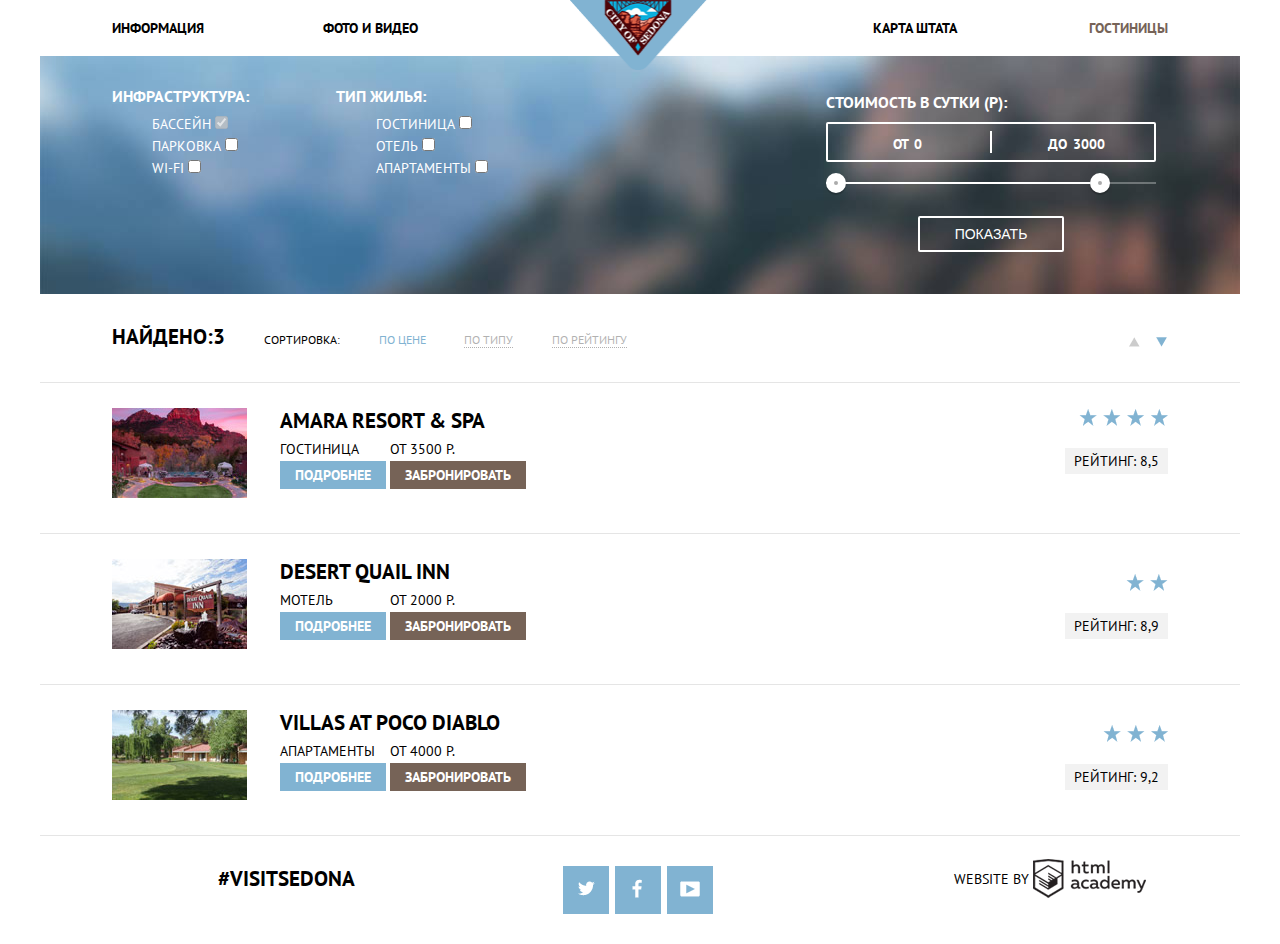
==== hotels.html @ 45095a9b "черновой вариант окончательной работы" ====
<!DOCTYPE html>
<html lang="ru">
  <head>
    <link href="https://fonts.googleapis.com/css?family=PT+Sans:400,700&amp;subset=cyrillic" rel="stylesheet">
    <link href="css/normalize.css" rel="stylesheet">
    <link href="css/style.css" rel="stylesheet">
    <meta charset="utf-8">
    <title>HTML Academy: Седона</title>
  </head>
  <body>
    <div class="container">
      <header class="main-header">
        <a class="logo" href="index.html"><img  src="img/small-logo.png" width="137" height="70" alt="Логотип Седоны"></a>
        <nav class="main-navigation">
          <ul class="clearfix">
            <li><a href="#">Информация</a></li>
            <li><a href="#">Фото и видео</a></li>
            <li class="active"><a href="#">Гостиницы</a></li>
            <li><a href="#">Карта штата</a></li>
          </ul>
        </nav>
      </header>
    <main>
        <form class="hotel-choice">
            <div class="clearfix">
              <fieldset class="structure">
                <legend>Инфраструктура:</legend>
                <label for="pool">Бассейн</label>
                <input id="pool" type="checkbox" name="pool" value="pool" disabled checked>
                <label for="parking">Парковка</label>
                <input id="parking" type="checkbox" name="parking" value="parking" >
                <label for="wi-fi">WI-FI</label>
                <input id="wi-fi" type="checkbox" name="wi-fi" value="wi-fi">
              </fieldset>
              <fieldset class="house-type">
                <legend>Тип жилья:</legend>
                <label for="hostel">Гостиница</label>
                <input id="hostel" type="checkbox" name="hostel" value="hostel">
                <label for="hotel">Отель</label>
                <input id="hotel" type="checkbox" name="hotel" value="hotel">
                <label for="apartments">Апартаменты</label>
                <input id="apartments" type="checkbox" name="apartments" value="apartments">
              </fieldset>
              <fieldset class="price">
                <div class="filter-range">
                  <div class="filter-range-title">Стоимость в сутки (р):</div>
                    <div class="price-controls">
                      <label class="min-price">от <input type="text" name="min-price" value="0"></label>
                      <label class="max-price">до <input type="text" name="max-price" value="3000"></label>
                    </div>
                    <div class="range-controls">
                      <div class="scale">
                        <div class="bar"></div>
                      </div>
                      <div class="range-toggle range-toggle-min"></div>
                      <div class="range-toggle range-toggle-max"></div>
                    </div>
                    <button class="btn-transparent" type="submit">Показать</button>
                  </div>
                </fieldset>
              </div>
        </form>
        <header class="result-header clearfix">
          <div class="result-header-left">
            <b>Найдено:<output>3</output></b>
            <span>Сортировка:</span>
            <a href="#" class="btn-sort active">По цене</button>
            <a href="#" class="btn-sort">По типу</a>
            <a href="#" class="btn-sort">По рейтингу</a>
          </div>
          <div class="result-header-right">
            <button class="btn-sort-down-up" type="button">up</button>
            <button class="btn-sort-up-down btn-sort-up-down-active" type="button">down</button>
          </div>
        </header>
        <article class="result-item clearfix">
            <img class="img" src="img/hotel-1.jpg"  height="90" width="135" alt="Amara Resort & Spa">
            <div class="info">
              <a class="hotel" href="#">Amara Resort & Spa</a><br>
              <div class="info-left">
                <span> Гостиница</span>
                <a  class="more" href="#">Подробнее</a>
              </div>
              <span class="price-res">от 3500 р.</span>
              <a class="reservations" href="#">Забронировать</a>
            </div>
          <div class="result-item-right">
            <pn class="stars4"></p>
            <span>Рейтинг: 8,5</span>
          </div>
        </article>
        <article class="result-item clearfix">
            <img class="img" src="img/hotel-2.jpg"  height="90" width="135" alt="Desert quail inn">
            <div class="info">
              <a class="hotel" href="#">Desert quail inn</a><br>
              <div class="info-left">
                <span> Мотель</span>
                <a  class="more" href="#">Подробнее</a>
              </div>
              <span>от 2000 р.</span>
              <a class="reservations" href="#">Забронировать</a>
          </div>
          <div class="result-item-right">
            <p class="stars2"></p>
            <span >Рейтинг: 8,9</span>
          </div>
        </article>
        <article class="result-item clearfix">
            <img class ="img" src="img/hotel-3.jpg"  height="90" width="135" alt="Villas at poco diablo">
            <div class="info">
              <a class="hotel" href="#">Villas at poco diablo</a><br>
              <div class="info-left">
                <span> Апартаменты</span>
                <a  class="more" href="#">Подробнее</a>
              </div>
              <span>от 4000 р.</span>
              <a class="reservations" href="#">Забронировать</a>
            </div>
          <div class="result-item-right">
              <p class="stars3"></p>
              <span>Рейтинг: 9,2</span>
          </div>
        </article>
    </main>
    <footer class="main-footer clearfix">
        <div class="hashtag">
          #VisitSedona
        </div>
        <section class="footer-social">
          <a class="social-btn social-btn-twitter" href="#">twitter</a>
          <a class="social-btn social-btn-fb" href="#">facebook</a>
          <a class="social-btn social-btn-youtube" href="#">youtube</a>
        </section>
        <section class="footer-copyright">
          <span>Website by</span>
          <a class="copyright" href="https://htmlacademy.ru">HTML Academy</a>
        </section>
    </footer>
  </div>
  </body>
  </html>
---- css/style.css ----
/*спрайты*/

.sprite {
    background-image: url(spritesheet.png);
    background-repeat: no-repeat;
    display: block;
}
body{
  font-size: 14px;
  line-height: 26px;
  font-weight: 400;
  font-family: "PT Sans", sans-serif;
  text-transform: uppercase;
  background: white;
}

h1{
  font-size: 21px;
  line-height: 26px;
  color: black;
  font-weight: bold;

}

.main-header {
    position: relative;
}

.container{
  width: 1200px;
  margin: 0 auto;
}

.clearfix::after {
  content: "";
  display: table;
  clear: both;
}

/*верхнее меню*/
.main-navigation ul{
  vertical-align: top;
  margin: 0px;
  padding: 0px;
  list-style: none;
  font-size: 0px;
  text-align: center;
  padding-left: 6%;
  padding-right: 6%;
}

.main-navigation li{
  display: inline-block;
  font-size: 14px;
  line-height: 26px;
  font-weight: bold;
  padding-top: 15px;
  padding-bottom: 15px;
  width: 20%;
}

.main-navigation li:nth-child(1),
.main-navigation li:nth-child(2) {
  float: left;
}

.main-navigation li:nth-child(3),
.main-navigation li:nth-child(4) {
  float: right;
}

.main-navigation a{
  text-decoration: none;
  display: block;
  color: black;
  text-align: left;
}

.main-navigation li:nth-child(3) a,
.main-navigation li:nth-child(4) a{
  text-align: right;
}

.main-header .logo{
  position:absolute;
  left: 50%;
  margin-left: -70px;
  z-index: 10;
}

.main-navigation a:hover{
  color: #81b3d2;
}

.main-navigation a:active{
  color: #b7b7b7;
}

.active a{
  color: #766357;
}

.active a:hover{
  color: #604e43;
}
.active a:active{
color: #766357;
opacity: 0.3;
}

/*картинка + главный тезис*/

.why-sedona h1, .why-sedona p{
  padding: 0 340px;
  text-align: center;
}
.why-sedona h1{
  margin-top: 60px;
}
.why-sedona p{
  margin-top: 40px;
}

/*причины*/
.reason-1{
  margin-top: 55px;
}

.reason-1 .reason{
  float:left;
  background-color: #81b3d2;
  width: 34%;
  min-height: 256px;
  text-align: center;
  color: white;

}
.reason h2, .reason p, .reason span{
padding-left: 53px;
padding-right: 53px;
}
.reason h2{
  padding-top: 50px;
}

.reason-1 .picture-right{
  float:right;
  width: 66%;
}

.features{
  text-align: center;
}
.features .reason{
  float:left;
  width: 33%;

}
.live, .food, .present{
margin-top: 100px;
  display: inline-block;
  vertical-align: top;
  position: relative;
}

.live::before, .food::before, .present::before{
  content: "";
  display: block;
  position: absolute;
  bottom: 80%;
  background-image: url("../img/sprite.png");
  background-repeat: no-repeat;}

.live::before{
  width: 75px;
  height: 72px;
  background-position: -13px -1067px;
}

.food::before{
  left: 25%;
  width: 74px;
  height: 70px;
  background-position: -12px -12px;
}
.present::before{
  left: 35%;
  width: 64px;
  height: 76px;
  background-position: -12px -1163px;
}

.reason-2{
  background: #eeeeee;
  margin-top:80px;
}
.reason-2 .picture-left{
  float:left;
  width: 66%
}

.reason-2 .reason{
  float:right;
  background-color: #81b3d2;
  width: 34%;
  min-height: 256px;
  text-align: center;
  color: white;
}
.grey-reasons{
  background: #eeeeee;
  padding-bottom: 60px;
}
.grey-reasons h2, .grey-reasons p, .grey-reasons span{
padding-left: 60px;
padding-right: 60px;
}


/*форма поиска*/

.choice h3, .choice p{
  padding-left: 370px;
  padding-right:370px;
  text-align: center;
}
.choice h3{
font-size: 30px;
line-height: 26px;
font-weight: bold;
}
.btn-choice{
  background-color: #766357;
  padding:35px 139px 33px 139px;
  border: none;
  color: white;
  font-size: 21px;
  line-height: 26px;
  font-weight: 700;
  text-transform: uppercase;
  font-family: "PT Sans";
  margin-left:316px;
}

.map{
  /*display: block;*/
  background-image:url("../img/map.png");
  /*margin-bottom: -150px;*/

}
.form-choice {
  font-size: 0;
  padding: 55px;
  background-color: white;
  width: 460px;
  min-height: 285px;
  margin-left: auto;
  margin-right: auto;
  margin-bottom: 78px;
}
.form-choice input,.form-choice label{
  font-size: 14px;
  font-weight: 700;
  line-height: 26px;
  text-transform: uppercase;
}
.point{
  position: relative;
}
.date-in, .date-out, .adult{
  float: left;
  min-height: 40px;
  line-height: 40px;
  width: 95px;
  margin-right: 15px;
  padding-top: 5px;
}

.children{
  float: left;
  min-height: 40px;
  line-height: 40px;
  width: 50px;
  margin-right: 14px;
  margin-left: 53px;
  padding-top: 5px;
}

.date-in-input, .date-out-input{
  background-color: #f2f2f2;
  width: 330px;
  height: 38px;
  border: none;
  padding-left: 15px;
}

.btn-date{
  position: absolute;
  background:  url("../img/sprite.png") no-repeat;
  width: 21px;
  height: 22px;
  background-position: -12px -106px;
  border: none;
  margin-left: -28px;
  margin-top: 8px;
}
.btn-date:hover{
  width: 21px;
  height: 22px;
  background-position: -12px -198px;
}

.btn-date:active{
  width: 21px;
  height: 22px;
  background-position: -12px -152px;
}
.mini-input{
  background-color: #f2f2f2;
  border: none;
  float: left;
  min-height: 36px;
  width: 25px;
  padding-left: 13px;
}
.btn-minus{
  background:  #f2f2f2 url("../img/sprite.png") no-repeat;
  width: 12px;
  height: 3px;
  background-position: 1px -604px;
  border: none;
  width: 38px;
  height: 38px;
  float: left;
}
.btn-minus:hover{
  background:  #f2f2f2 url("../img/sprite.png") no-repeat;
  width: 12px;
  height: 3px;
  background-position: 1px -658px;
  border: none;
  width: 38px;
  height: 38px;
  float: left;
}
.btn-minus:active{
  background:  #f2f2f2 url("../img/sprite.png") no-repeat;
  width: 12px;
  height: 3px;
  background-position: 1px -631px;
  border: none;
  width: 38px;
  height: 38px;
  float: left;
}


.btn-plus{
  background:  #f2f2f2 url("../img/sprite.png") no-repeat;
  width: 11px;
  height: 11px;
  background-position: 1px -688px;
  border: none;
  width: 38px;
  height: 38px;
  float: left;
}
.btn-plus:hover{
  background:  #f2f2f2 url("../img/sprite.png") no-repeat;
  width: 11px;
  height: 11px;
  background-position: 1px -758px;
  border: none;
  width: 38px;
  height: 38px;
  float: left;
}
.btn-plus:active{
  background:  #f2f2f2 url("../img/sprite.png") no-repeat;
  width: 11px;
  height: 11px;
  background-position: 1px -723px;
  border: none;
  width: 38px;
  height: 38px;
  float: left;
}

.btn-search{
color: white;
font-family: "PT Sans";
font-size: 21px;
font-weight: 700;
line-height: 26px;
text-transform: uppercase;
background-color: #81b3d2;
padding: 17px 194px 22px 193px;
border: none;
margin-top:55px;
}

.date-in-input:hover, .date-out-input:hover, .mini-input:hover{
  background-color: #ebebeb;
}

.date-in-input:active, .date-out-input:active, .mini-input:active{
  background-color: white;
  border: 2px solid #e5e5e5;
}

.btn-search:hover{
  background-color: #669ec0;
}

.btn-search:active{
    color: #87b5d1;
    background-color: #5496bd;
}

/*футер*/
footer{
  padding: 30px 6%;
  text-align: center;
  background-color: rgba(256,256,256,0.5);

}

.hashtag{
  font-size: 21px;
  line-height: 26px;
  color: black;
  font-weight: bold;
  float:left;
  width: 33%;
}
.footer-social{
  float:left;
  width: 33%;
  font-size: 0;
}

.social-btn {
  display: inline-block;
  vertical-align: top;
  margin-left: 6px;
  width: 46px;
  height: 48px;
  background-color: #81b3d2;
  background-image: url("../img/sprite.png");
}
.social-btn:hover{
  background-color: #669ec0;
}
.social-btn-twitter{
  background-position: 3px -792px;
}

.social-btn-twitter:active{
  background-image: url("../img/sprite.png");
  background-color: #5496be;
  background-position: 3px -831px;
}

.social-btn-fb{
    background-position: 5px -333px;
}

.social-btn-fb:active{
  background-image: url("../img/sprite.png");
  background-color: #5496be;
  background-position: 5px -376px;
}

.social-btn-youtube{
    background-position: 1px -972px;;
}

.social-btn-youtube:active{
  background-image: url("../img/sprite.png");
  background-color: #5496be;
  background-position: 1px -1012px;
}

.footer-copyright{
  float:right;
  width: 33%;
}
.copyright {
  display: inline-block;
  vertical-align: top;
  font-size: 0;
  position: relative;
}

.copyright::before{
  content:"";
  position: absolute;
  top: -25%;
  background-image: url("../img/sprite.png");
  background-repeat: no-repeat;
  width: 113px;
  height: 39px;
  background-position: -12px -432px;
}
.copyright:hover::before{
  width: 113px;
  height: 39px;
  background-position: -12px -558px;
}

.copyright:active::before{
  width: 113px;
  height: 39px;
  background-position: -12px -495px;
}

/*вторая страница*/

/*форма выбора*/
.hotel-choice{
  background-image: url("../img/hotels-form.jpg");
  color: white;
  font-family: "PT Sans";
  font-size: 16px;
  font-weight: 700;
  line-height: 21px;
  text-transform: uppercase;
  padding:0 6%;
}
fieldset{
  margin-top: 30px;
  margin-bottom:30px;
  border: none;
  margin-left: -10px;
}

.structure>label, .house-type>label{
  font-size: 14px;
  font-weight: 400;
  line-height: 21px;

}

.structure{
  float:left;
  width:120px;
  position: relative;
}
.structure label{
  padding-left: 40px;
}
/*fieldset input {
  opacity: 0.5;
}
fieldset input + label::after{
  content: "";
  position: absolute;
  left: 0;
  top: 0;
}
fieldset input:checked + label::after {
  content: url("../img/icon-check-on.png");
}
fieldset input:disabled:checked + label::after {
  content: url("../img/icon-check-off.png");
}*/
.house-type{
  width: 170px;
  margin-left: 65px;
  float:left;
}
.house-type label{
  padding-left: 40px;
}

.price{
  float:right;
}
.filter-range {
  width: 330px;
  color: #ffffff;
  text-transform: uppercase;
}

.filter-range-title {
  margin-bottom: 9px;
  font-weight: 600;
  font-size: 16px;
  line-height: 21px;
}

.price-controls {
  position: relative;
  height: 36px;
  margin-bottom: 20px;
  font-size: 0;
  border: 2px solid #ffffff;
  border-radius: 2px;
}

.price-controls::after {
  content: "";
  position: absolute;
  top: 50%;
  left: 50%;
  width: 2px;
  height: 22px;
  background: #ffffff;
  transform: translate(-50%, -50%);
}

.price-controls label {
  display: inline-block;
  font-size: 14px;
  line-height: 38px;
  vertical-align: top;
  cursor: pointer;
}

.price-controls .min-price,
.price-controls .max-price {
  width: 90px;
  padding-left: 65px;
}

.price-controls input {
  width: 50px;
  margin: 0;

  color: inherit;
  font: inherit;

  background: none;
  border: none;
}

.range-controls {
  position: relative;

  margin-bottom: 32px;
}

.range-controls .scale {
  height: 2px;

  background: rgba(255, 255, 255, 0.3);
}

.range-controls .bar {
  width: 80%;
  height: 2px;

  background: #ffffff;
}

.range-toggle {
  position: absolute;
  top: -9px;

  width: 4px;
  height: 4px;

  background: #ababab;
  border: 8px solid #ffffff;
  border-radius: 50%;
  box-shadow: 0 2px 1px 0 rgba(0, 1, 1, 0.2);
  cursor: pointer;
}

.range-toggle:hover {
  background: #1c4f80;
}

.range-toggle-min {
  left: 0;
}

.range-toggle-max {
  left: 80%;
}

.btn-transparent {
  display: block;
  margin: 0 auto;
  padding: 6px 35px;

  font-size: 14px;
  line-height: 20px;
  color: #ffffff;
  text-transform: uppercase;

  background: transparent;
  border: 2px solid #ffffff;
  border-radius: 2px;
  cursor: pointer;
}

.btn-transparent:hover {
  color: #000000;

  background: #ffffff;
}

/*хлебные крошки*/
.result-header{
padding: 30px 6%;
border-bottom: 1px solid #e5e5e5;

}
.result-header-right{
  float:right;
  position: relative;
}


.btn-sort-up-down, .btn-sort-down-up {
  background: transparent;
  border: none;
  display: inline-block;
  /*vertical-align: top;*/
  font-size: 0;
  width: 11px;
  height: 10px;
}

.btn-sort-down-up{
  background-image: url("../img/sprite.png");
  background-repeat: no-repeat;
  width: 11px;
  height: 10px;
  background-position: -11px -885px;
margin-right: 12px;
}
.btn-sort-up-down{
  background-image: url("../img/sprite.png");
  background-repeat: no-repeat;
  width: 11px;
  height: 10px;
  background-position: -12px -278px;
}

.btn-sort-down-up:hover{
  background-position: -11px -953px;
}

.btn-sort-down-up:active{
  background-position: -11px -919px;
}

.btn-sort-up-down:hover{
  background-position: -12px -312px;
}

.btn-sort-up-down:active{
  background-position: -12px -244px;
}

.btn-sort-up-down-active{
  background-position: -12px -244px;
}
.result-header-left{
  float:left;
}
.result-header-left b{
  font-size: 21px;
  line-height: 26px;
  font-weight: bold;
  /*padding-left: 73px;*/
}
.result-header-left .btn-sort, .result-header-left span{
  font-size: 12px;
  line-height: 18px;
  margin-left: 35px;
  text-decoration: none;
}
.result-header-left .btn-sort{
  opacity: 0.3;
  color: black;
  border-bottom: 1px dotted black;

}
.result-header-left .btn-sort:hover{
  color:#81b3d2;
  border-bottom: 1px dotted #81b3d2;
}

.result-header-left .btn-sort:active{
  color:black;
  border-bottom: none;
  opacity: 1;
}

.result-header-left .active{
  color: #81b3d2;
  border: none;
  opacity: 1;
}
/*результат*/
.result-item{
padding-top:25px;
  padding-left: 240px;
  position: relative;
  border-bottom: 1px solid #e5e5e5;
  padding-right: 150px;
  min-height: 125px;

}
.result-item .img{
  padding-top:25px;
  margin-left: 6%;
  position: absolute;
  top:0;
  left: 0;

}

.result-item .info{
  width:250px;
}

.result-item .hotel{
  font-size: 21px;
  line-height: 26px;
  font-weight: bold;
  text-decoration: none;
  color: black;
}
.result-item .hotel:hover{
  color: #81b3d2;
}

.result-item .hotel:active{
  opacity: 0.3;
  color: black;
}
.info .more, .info .reservations{
  padding: 5px 15px;
  color: white;
  text-decoration: none;
  font-size: 14px;
  line-height: 21px;
  font-weight: bold;

}
.info .more{
  background-color: #81b3d2;
}
.info .more:hover{
  background-color: #669ec0;
}
.info .more:active{
  background-color: #5496bd;
  color: #88b6d1;
}
.info .reservations{
  background-color: #766357;
}
.info .reservations:hover{
  background-color: #604e43;
}
.info .reservations:active{
  background-color: #503e33;
  color: #857871;
}
.info .info-left{
  width: 110px;
  float:left;
}

.result-item-right{
  /*float:right;*/
  padding-right: 6%;
  /*background-color: blue;*/
  text-align: right;
  width:9%;
  position: absolute;
  top:25px;
  right:0;

}
.result-item-right span{
   background-color: #f2f2f2;
   padding: 4px 9px;
    }

.stars4::before {
  content: url("../img/stars4.png");
}
.stars3::before {
  content: url("../img/stars3.png");
}
.stars2::before {
  content: url("../img/stars2.png");
}
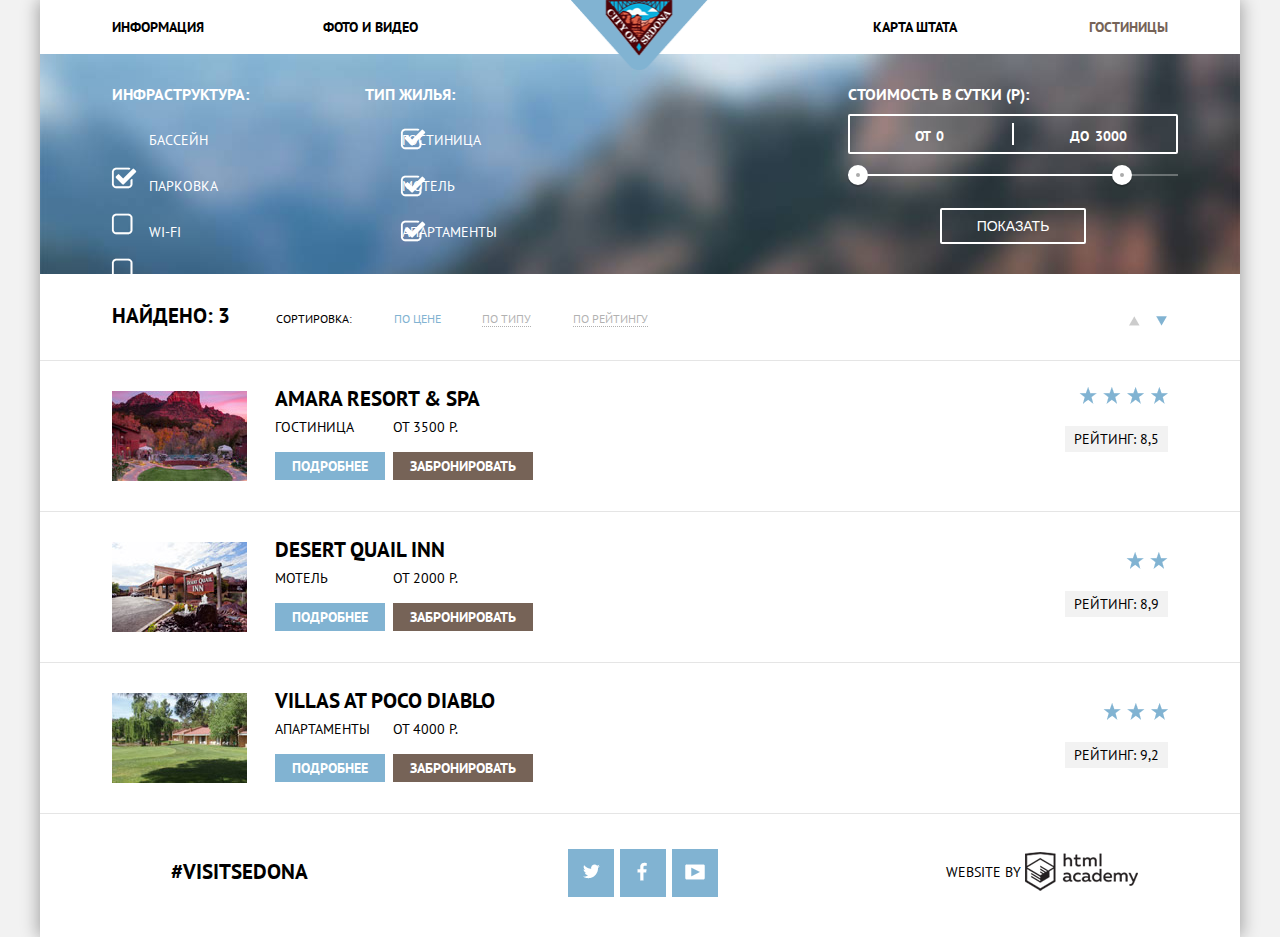
==== commit 3da476c7: "задание 6" ====
--- a/hotels.html
+++ b/hotels.html
@@ -21,29 +21,29 @@
         </nav>
       </header>
     <main>
-        <form class="hotel-choice">
+        <form class="hotel-choice" action="#" method="post">
             <div class="clearfix">
               <fieldset class="structure">
                 <legend>Инфраструктура:</legend>
-                <label for="pool">Бассейн</label>
-                <input id="pool" type="checkbox" name="pool" value="pool" disabled checked>
-                <label for="parking">Парковка</label>
-                <input id="parking" type="checkbox" name="parking" value="parking" >
-                <label for="wi-fi">WI-FI</label>
+                <input id="pool" type="checkbox" name="pool" value="pool" checked>
+                <label class="pool" for="pool">Бассейн</label><br>
+                <input id="parking" type="checkbox" name="parking" value="parking">
+                <label class="parking" for="parking">Парковка</label><br>
                 <input id="wi-fi" type="checkbox" name="wi-fi" value="wi-fi">
+                <label class="wi-fi" for="wi-fi">WI-FI</label><br>
               </fieldset>
               <fieldset class="house-type">
                 <legend>Тип жилья:</legend>
-                <label for="hostel">Гостиница</label>
-                <input id="hostel" type="checkbox" name="hostel" value="hostel">
-                <label for="hotel">Отель</label>
-                <input id="hotel" type="checkbox" name="hotel" value="hotel">
-                <label for="apartments">Апартаменты</label>
-                <input id="apartments" type="checkbox" name="apartments" value="apartments">
+                <input id="hostel" type="checkbox" name="hostel" value="hostel" checked>
+                <label class="hostel" for="hostel">Гостиница</label><br>
+                <input id="hotel" type="checkbox" name="hotel" value="hotel" checked>
+                <label class="hotel" for="hotel">Мотель</label><br>
+                <input id="apartments" type="checkbox" name="apartments" value="apartments" checked>
+                <label class="apartments" for="apartments">Апартаменты</label><br>
               </fieldset>
               <fieldset class="price">
                 <div class="filter-range">
-                  <div class="filter-range-title">Стоимость в сутки (р):</div>
+                  <legend class="filter-range-title">Стоимость в сутки (р):</legend>
                     <div class="price-controls">
                       <label class="min-price">от <input type="text" name="min-price" value="0"></label>
                       <label class="max-price">до <input type="text" name="max-price" value="3000"></label>
@@ -62,27 +62,29 @@
         </form>
         <header class="result-header clearfix">
           <div class="result-header-left">
-            <b>Найдено:<output>3</output></b>
+            <b>Найдено:  <output>3</output></b>
             <span>Сортировка:</span>
             <a href="#" class="btn-sort active">По цене</button>
             <a href="#" class="btn-sort">По типу</a>
             <a href="#" class="btn-sort">По рейтингу</a>
           </div>
           <div class="result-header-right">
-            <button class="btn-sort-down-up" type="button">up</button>
-            <button class="btn-sort-up-down btn-sort-up-down-active" type="button">down</button>
+            <button class="btn-sort-down-up" type="button">По возрастанию</button>
+            <button class="btn-sort-up-down btn-sort-up-down-active" type="button">По убыванию</button>
           </div>
         </header>
         <article class="result-item clearfix">
             <img class="img" src="img/hotel-1.jpg"  height="90" width="135" alt="Amara Resort & Spa">
             <div class="info">
-              <a class="hotel" href="#">Amara Resort & Spa</a><br>
-              <div class="info-left">
+              <strong><a class="hotel" href="#">Amara Resort & Spa</a></strong>
+              <div class="info-column">
                 <span> Гостиница</span>
                 <a  class="more" href="#">Подробнее</a>
               </div>
-              <span class="price-res">от 3500 р.</span>
-              <a class="reservations" href="#">Забронировать</a>
+              <div class="info-column">
+                <span class="price-res">от 3500 р.</span>
+                <a class="reservations" href="#">Забронировать</a>
+              </div>
             </div>
           <div class="result-item-right">
             <pn class="stars4"></p>
@@ -92,29 +94,33 @@
         <article class="result-item clearfix">
             <img class="img" src="img/hotel-2.jpg"  height="90" width="135" alt="Desert quail inn">
             <div class="info">
-              <a class="hotel" href="#">Desert quail inn</a><br>
-              <div class="info-left">
+              <strong><a class="hotel" href="#">Desert quail inn</a></strong>
+              <div class="info-column">
                 <span> Мотель</span>
                 <a  class="more" href="#">Подробнее</a>
               </div>
-              <span>от 2000 р.</span>
-              <a class="reservations" href="#">Забронировать</a>
-          </div>
-          <div class="result-item-right">
-            <p class="stars2"></p>
-            <span >Рейтинг: 8,9</span>
-          </div>
+              <div class="info-column">
+                <span>от 2000 р.</span>
+                <a class="reservations" href="#">Забронировать</a>
+              </div>
+            </div>
+            <div class="result-item-right">
+              <p class="stars2"></p>
+              <span >Рейтинг: 8,9</span>
+            </div>
         </article>
         <article class="result-item clearfix">
             <img class ="img" src="img/hotel-3.jpg"  height="90" width="135" alt="Villas at poco diablo">
             <div class="info">
-              <a class="hotel" href="#">Villas at poco diablo</a><br>
-              <div class="info-left">
+              <strong><a class="hotel" href="#">Villas at poco diablo</a></strong>
+              <div class="info-column">
                 <span> Апартаменты</span>
                 <a  class="more" href="#">Подробнее</a>
               </div>
-              <span>от 4000 р.</span>
-              <a class="reservations" href="#">Забронировать</a>
+              <div class="info-column">
+                <span>от 4000 р.</span>
+                <a class="reservations" href="#">Забронировать</a>
+              </div>
             </div>
           <div class="result-item-right">
               <p class="stars3"></p>
@@ -123,13 +129,13 @@
         </article>
     </main>
     <footer class="main-footer clearfix">
-        <div class="hashtag">
+        <span class="hashtag">
           #VisitSedona
-        </div>
+        </span>
         <section class="footer-social">
-          <a class="social-btn social-btn-twitter" href="#">twitter</a>
-          <a class="social-btn social-btn-fb" href="#">facebook</a>
-          <a class="social-btn social-btn-youtube" href="#">youtube</a>
+          <a class="social-btn social-btn-twitter" href="#"><span class="visuallyHidden">twitter</span></a>
+          <a class="social-btn social-btn-fb" href="#"><span class="visuallyHidden">facebook</span></a>
+          <a class="social-btn social-btn-youtube" href="#"><span class="visuallyHidden">youtube</span></a>
         </section>
         <section class="footer-copyright">
           <span>Website by</span>
--- a/css/style.css
+++ b/css/style.css
@@ -11,7 +11,7 @@
   font-weight: 400;
   font-family: "PT Sans", sans-serif;
   text-transform: uppercase;
-  background: white;
+  background: #f2f2f2;
 }
 
 h1{
@@ -29,6 +29,8 @@
 .container{
   width: 1200px;
   margin: 0 auto;
+  box-shadow: 5px 0 15px rgba(0,1,1,.2),-5px 0 15px rgba(0,1,1,.2);
+  background-color: #fff;
 }
 
 .clearfix::after {
@@ -36,15 +38,24 @@
   display: table;
   clear: both;
 }
+.visuallyHidden {
+	position: absolute;
+	overflow: hidden;
+	clip: rect(0 0 0 0);
+	height: 1px;
+	width: 1px;
+	margin: -1px;
+	padding: 0;
+	border: 0;
+}
 
 /*верхнее меню*/
 .main-navigation ul{
-  vertical-align: top;
-  margin: 0px;
+  /*margin: 0px;
   padding: 0px;
-  list-style: none;
+  list-style: none;*/
   font-size: 0px;
-  text-align: center;
+  /*text-align: center;*/
   padding-left: 6%;
   padding-right: 6%;
 }
@@ -54,8 +65,8 @@
   font-size: 14px;
   line-height: 26px;
   font-weight: bold;
-  padding-top: 15px;
-  padding-bottom: 15px;
+  padding-top: 14px;
+  padding-bottom: 14px;
   width: 20%;
 }
 
@@ -84,7 +95,7 @@
 .main-header .logo{
   position:absolute;
   left: 50%;
-  margin-left: -70px;
+  margin-left: -69px;
   z-index: 10;
 }
 
@@ -109,57 +120,78 @@
 }
 
 /*картинка + главный тезис*/
-
+.why-sedona-mask{
+  padding-bottom: 60px;
+  text-align: center;
+  margin-top: -65px;
+  position: relative;
+  z-index: 2;
+  background: transparent url("../img/header-mask.png") no-repeat 0 0;
+}
 .why-sedona h1, .why-sedona p{
-  padding: 0 340px;
+  padding: 0 100px;
   text-align: center;
 }
 .why-sedona h1{
-  margin-top: 60px;
+  margin-top: 55px;
 }
 .why-sedona p{
-  margin-top: 40px;
+  margin-top: 26px;
 }
 
 /*причины*/
 .reason-1{
-  margin-top: 55px;
+  margin-top: 50px;
+  overflow: hidden;
 }
 
 .reason-1 .reason{
   float:left;
+  padding: 40px 50px;
   background-color: #81b3d2;
-  width: 34%;
-  min-height: 256px;
+  width: 300px;
   text-align: center;
   color: white;
 
 }
+.reason-1 .picture-right{
+  float: right;
+  position: relative;
+  width: 800px;
+}
+.reason-1 img{
+  display: block;
+  max-width: 100%;
+  height: auto;
+  position: absolute;
+}
+
 .reason h2, .reason p, .reason span{
-padding-left: 53px;
-padding-right: 53px;
-}
-.reason h2{
-  padding-top: 50px;
-}
-
-.reason-1 .picture-right{
-  float:right;
-  width: 66%;
-}
+  line-height: 21px;
+}
+.reason p{
+  padding-top: 5px;
+}
+
+
 
 .features{
   text-align: center;
+
 }
 .features .reason{
   float:left;
-  width: 33%;
-
+  width: 300px;
+  padding-left: 50px;
+  padding-right: 50px;
+
+}
+.features p{
+  margin-top: 3px;
 }
 .live, .food, .present{
-margin-top: 100px;
+  margin-top: 160px;
   display: inline-block;
-  vertical-align: top;
   position: relative;
 }
 
@@ -167,71 +199,88 @@
   content: "";
   display: block;
   position: absolute;
-  bottom: 80%;
+  text-align: center;
   background-image: url("../img/sprite.png");
-  background-repeat: no-repeat;}
+  background-repeat: no-repeat;
+  width: 76px;
+  height: 76px;
+  top: -100px;
+  left: 50%;
+  transform: translateX(-50%);
+}
 
 .live::before{
-  width: 75px;
-  height: 72px;
-  background-position: -13px -1067px;
+    background-position: -12px -1067px;
 }
 
 .food::before{
-  left: 25%;
-  width: 74px;
-  height: 70px;
   background-position: -12px -12px;
 }
 .present::before{
-  left: 35%;
-  width: 64px;
-  height: 76px;
-  background-position: -12px -1163px;
+  background-position: -7px -1163px;
 }
 
 .reason-2{
   background: #eeeeee;
-  margin-top:80px;
+  margin-top:70px;
+  overflow: hidden;
 }
 .reason-2 .picture-left{
-  float:left;
-  width: 66%
-}
-
+  float: left;
+  position: relative;
+  width: 800px;
+}
+.reason-2 img{
+  display: block;
+  max-width: 100%;
+  height: auto;
+  position: absolute;
+}
 .reason-2 .reason{
   float:right;
+  padding: 40px 40px;
   background-color: #81b3d2;
-  width: 34%;
-  min-height: 256px;
+  width: 320px;
   text-align: center;
   color: white;
 }
 .grey-reasons{
   background: #eeeeee;
-  padding-bottom: 60px;
+  padding-bottom: 45px;
+  padding-top: 5px;
 }
 .grey-reasons h2, .grey-reasons p, .grey-reasons span{
-padding-left: 60px;
-padding-right: 60px;
+padding-top: 20px;
+padding-left: 10px;
+padding-right: 10px;
+text-align: center;
 }
 
 
 /*форма поиска*/
-
-.choice h3, .choice p{
-  padding-left: 370px;
-  padding-right:370px;
+.choice{
+  position: relative;
+}
+.booking h3{
+  padding-top: 25px;
+}
+.booking h3, .booking p{
+  padding-left: 100px;
+  padding-right:100px;
   text-align: center;
 }
-.choice h3{
+.booking h3{
 font-size: 30px;
 line-height: 26px;
 font-weight: bold;
+position: relative;
+}
+.booking p{
+  line-height: 24px;
 }
 .btn-choice{
   background-color: #766357;
-  padding:35px 139px 33px 139px;
+  padding:31px 139px 30px 139px;
   border: none;
   color: white;
   font-size: 21px;
@@ -239,16 +288,19 @@
   font-weight: 700;
   text-transform: uppercase;
   font-family: "PT Sans";
-  margin-left:316px;
+  margin:0 auto;
+  display: block;
+  margin-top: 47px;
 }
 
 .map{
-  /*display: block;*/
-  background-image:url("../img/map.png");
-  /*margin-bottom: -150px;*/
-
+  margin-bottom: -130px;
 }
 .form-choice {
+  position: absolute;
+  top: 0;
+  left:50%;
+  transform: translateX(-50%);
   font-size: 0;
   padding: 55px;
   background-color: white;
@@ -257,6 +309,7 @@
   margin-left: auto;
   margin-right: auto;
   margin-bottom: 78px;
+
 }
 .form-choice input,.form-choice label{
   font-size: 14px;
@@ -264,8 +317,12 @@
   line-height: 26px;
   text-transform: uppercase;
 }
+/*.point-date-in{
+  margin-top: 0px;
+}*/
 .point{
   position: relative;
+  margin-top: 22px;
 }
 .date-in, .date-out, .adult{
   float: left;
@@ -322,6 +379,7 @@
   min-height: 36px;
   width: 25px;
   padding-left: 13px;
+
 }
 .btn-minus{
   background:  #f2f2f2 url("../img/sprite.png") no-repeat;
@@ -394,16 +452,24 @@
 line-height: 26px;
 text-transform: uppercase;
 background-color: #81b3d2;
-padding: 17px 194px 22px 193px;
+padding: 17px 196px 17px 196px;
 border: none;
-margin-top:55px;
+margin-top:45px;
 }
 
 .date-in-input:hover, .date-out-input:hover, .mini-input:hover{
   background-color: #ebebeb;
 }
 
-.date-in-input:active, .date-out-input:active, .mini-input:active{
+.date-in-input:active, .date-out-input:active{
+  width: 326px;
+  height: 34px;
+  background-color: white;
+  border: 2px solid #e5e5e5;
+}
+.mini-input:active{
+  width: 21px;
+  height: 28px;
   background-color: white;
   border: 2px solid #e5e5e5;
 }
@@ -419,24 +485,31 @@
 
 /*футер*/
 footer{
-  padding: 30px 6%;
+  padding: 40px 0 40px 0;
   text-align: center;
-  background-color: rgba(256,256,256,0.5);
-
+  background-color: rgba(256,256,256,0.9);
+  position: relative;
 }
 
 .hashtag{
+  padding-left: 6%;
+  padding-right: 6%;
+  padding-top: 5px;
   font-size: 21px;
   line-height: 26px;
   color: black;
   font-weight: bold;
   float:left;
-  width: 33%;
+  width: 21.333333%;
 }
 .footer-social{
+  padding-left: 6%;
+  padding-right: 6%;
   float:left;
-  width: 33%;
+  width: 21.333333%;
   font-size: 0;
+  margin-top: -5px;
+
 }
 
 .social-btn {
@@ -483,13 +556,19 @@
 
 .footer-copyright{
   float:right;
-  width: 33%;
+  width: 21.333333%;
+  padding-left: 6%;
+  padding-right: 6%;
+  margin-top: 5px;
+  margin-right: -20px;
 }
 .copyright {
+
   display: inline-block;
   vertical-align: top;
   font-size: 0;
   position: relative;
+  margin-right: 150px;
 }
 
 .copyright::before{
@@ -527,11 +606,16 @@
   text-transform: uppercase;
   padding:0 6%;
 }
-fieldset{
+.structure, .house-type{
   margin-top: 30px;
-  margin-bottom:30px;
   border: none;
   margin-left: -10px;
+  margin-bottom: -5px;
+}
+.price{
+  margin-top: 24px;
+  border: none;
+  margin-right: -20px;
 }
 
 .structure>label, .house-type>label{
@@ -540,37 +624,64 @@
   line-height: 21px;
 
 }
+legend{
+  margin-bottom: 18px;
+}
 
 .structure{
   float:left;
   width:120px;
   position: relative;
 }
-.structure label{
-  padding-left: 40px;
-}
-/*fieldset input {
-  opacity: 0.5;
-}
-fieldset input + label::after{
-  content: "";
-  position: absolute;
-  left: 0;
-  top: 0;
-}
-fieldset input:checked + label::after {
-  content: url("../img/icon-check-on.png");
-}
-fieldset input:disabled:checked + label::after {
-  content: url("../img/icon-check-off.png");
-}*/
+.structure label, .house-type label{
+  padding-left: 20px;
+
+}
 .house-type{
   width: 170px;
-  margin-left: 65px;
+  margin-left: 94px;
   float:left;
 }
-.house-type label{
-  padding-left: 40px;
+
+.structure input, .house-type input{
+  opacity: 0;
+  margin-bottom: 30px;
+}
+
+fieldset input + label::before{
+  content: url("../img/icon-check-off.png");
+  position: absolute;
+
+}
+fieldset input:checked + label::before {
+  content: url("../img/icon-check-on.png");
+  position: absolute;
+
+}
+.pool::before{
+  left: 9px;
+  top: 44px;
+}
+.parking::before{
+  left: 9px;
+  top: 90px;
+}
+.wi-fi::before{
+  left: 9px;
+  top: 135px;
+}
+
+.hostel::before{
+  left:400px;
+  top: 128px;
+}
+.hotel::before{
+  left: 400px;
+  top: 175px;
+}
+.apartments::before{
+  left: 400px;
+  top: 220px;
 }
 
 .price{
@@ -656,10 +767,8 @@
 .range-toggle {
   position: absolute;
   top: -9px;
-
   width: 4px;
   height: 4px;
-
   background: #ababab;
   border: 8px solid #ffffff;
   border-radius: 50%;
@@ -683,12 +792,10 @@
   display: block;
   margin: 0 auto;
   padding: 6px 35px;
-
   font-size: 14px;
   line-height: 20px;
   color: #ffffff;
   text-transform: uppercase;
-
   background: transparent;
   border: 2px solid #ffffff;
   border-radius: 2px;
@@ -703,7 +810,7 @@
 
 /*хлебные крошки*/
 .result-header{
-padding: 30px 6%;
+padding: 29px 6%;
 border-bottom: 1px solid #e5e5e5;
 
 }
@@ -729,7 +836,7 @@
   width: 11px;
   height: 10px;
   background-position: -11px -885px;
-margin-right: 12px;
+  margin-right: 12px;
 }
 .btn-sort-up-down{
   background-image: url("../img/sprite.png");
@@ -767,17 +874,20 @@
   font-weight: bold;
   /*padding-left: 73px;*/
 }
-.result-header-left .btn-sort, .result-header-left span{
+ .result-header-left span{
   font-size: 12px;
   line-height: 18px;
-  margin-left: 35px;
+  margin-left: 42px;
   text-decoration: none;
 }
 .result-header-left .btn-sort{
   opacity: 0.3;
   color: black;
   border-bottom: 1px dotted black;
-
+  font-size: 12px;
+  line-height: 18px;
+  margin-left: 38px;
+  text-decoration: none;
 }
 .result-header-left .btn-sort:hover{
   color:#81b3d2;
@@ -797,8 +907,8 @@
 }
 /*результат*/
 .result-item{
-padding-top:25px;
-  padding-left: 240px;
+  padding-top:25px;
+  padding-left: 235px;
   position: relative;
   border-bottom: 1px solid #e5e5e5;
   padding-right: 150px;
@@ -806,17 +916,18 @@
 
 }
 .result-item .img{
-  padding-top:25px;
+  position: absolute;
+  padding-top:30px;
   margin-left: 6%;
-  position: absolute;
-  top:0;
-  left: 0;
-
-}
-
-.result-item .info{
-  width:250px;
-}
+  top: 0;
+  left:0;
+}
+
+.info{
+  float: left;
+  width: 250px;
+}
+
 
 .result-item .hotel{
   font-size: 21px;
@@ -834,12 +945,15 @@
   color: black;
 }
 .info .more, .info .reservations{
-  padding: 5px 15px;
+  display: inline-block;
+  margin: 12px auto;
+  padding: 4px 17px 3px 17px;
   color: white;
   text-decoration: none;
   font-size: 14px;
   line-height: 21px;
   font-weight: bold;
+  text-align: center;
 
 }
 .info .more{
@@ -862,8 +976,8 @@
   background-color: #503e33;
   color: #857871;
 }
-.info .info-left{
-  width: 110px;
+.info-column{
+  width: 118px;
   float:left;
 }
 
@@ -892,3 +1006,8 @@
 .stars2::before {
   content: url("../img/stars2.png");
 }
+.formchoice-show {
+
+animation: scaleup 0.6s ease;
+animation-fill-mode: forwards;
+}
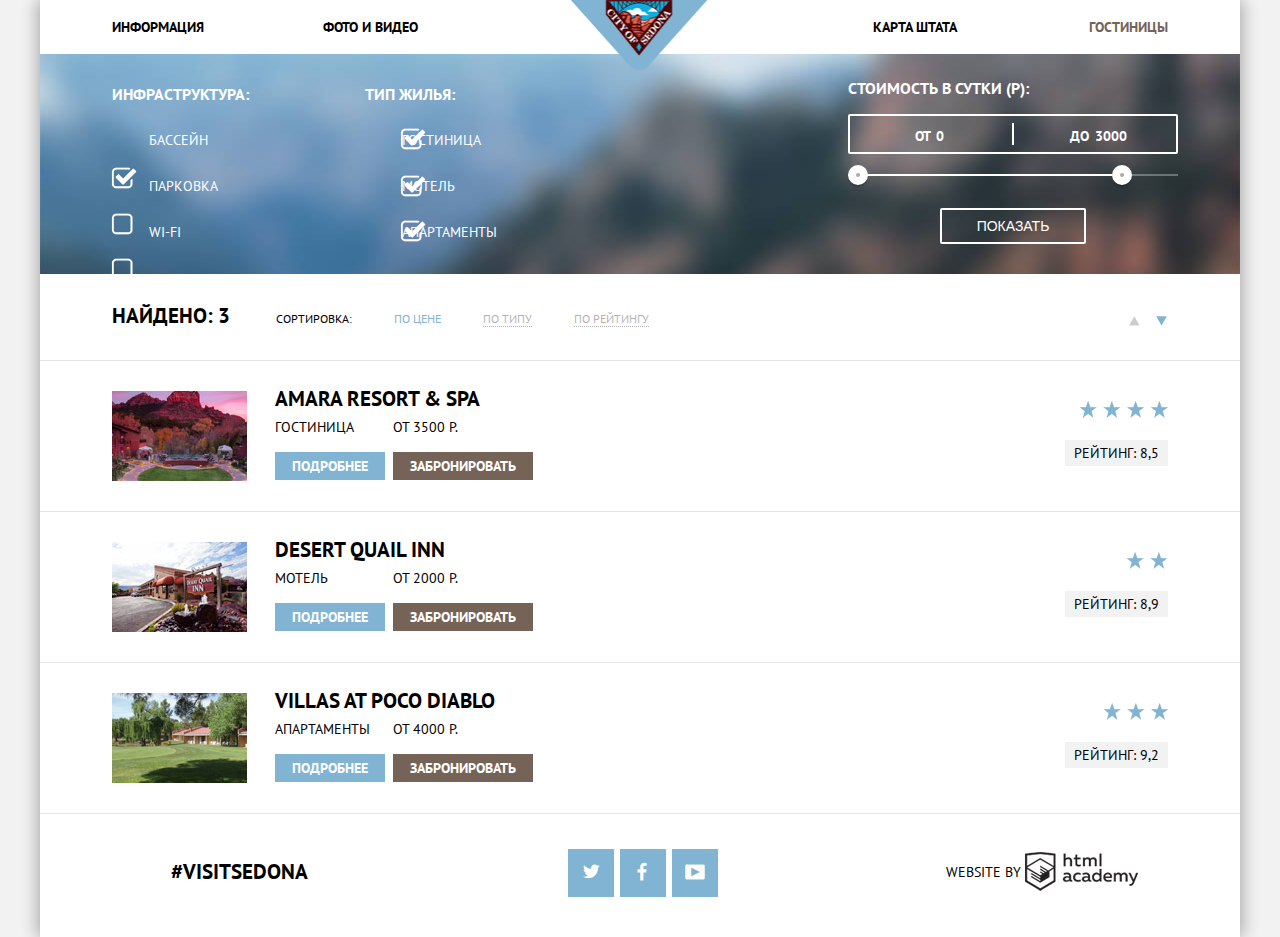
==== commit c374360f: "6 задание" ====
--- a/hotels.html
+++ b/hotels.html
@@ -41,8 +41,7 @@
                 <input id="apartments" type="checkbox" name="apartments" value="apartments" checked>
                 <label class="apartments" for="apartments">Апартаменты</label><br>
               </fieldset>
-              <fieldset class="price">
-                <div class="filter-range">
+              <fieldset class="price filter-range">
                   <legend class="filter-range-title">Стоимость в сутки (р):</legend>
                     <div class="price-controls">
                       <label class="min-price">от <input type="text" name="min-price" value="0"></label>
@@ -56,7 +55,6 @@
                       <div class="range-toggle range-toggle-max"></div>
                     </div>
                     <button class="btn-transparent" type="submit">Показать</button>
-                  </div>
                 </fieldset>
               </div>
         </form>
@@ -64,7 +62,7 @@
           <div class="result-header-left">
             <b>Найдено:  <output>3</output></b>
             <span>Сортировка:</span>
-            <a href="#" class="btn-sort active">По цене</button>
+            <a href="#" class="btn-sort active">По цене</a>
             <a href="#" class="btn-sort">По типу</a>
             <a href="#" class="btn-sort">По рейтингу</a>
           </div>
@@ -73,7 +71,7 @@
             <button class="btn-sort-up-down btn-sort-up-down-active" type="button">По убыванию</button>
           </div>
         </header>
-        <article class="result-item clearfix">
+        <div class="result-item clearfix">
             <img class="img" src="img/hotel-1.jpg"  height="90" width="135" alt="Amara Resort & Spa">
             <div class="info">
               <strong><a class="hotel" href="#">Amara Resort & Spa</a></strong>
@@ -87,11 +85,11 @@
               </div>
             </div>
           <div class="result-item-right">
-            <pn class="stars4"></p>
+            <p class="stars4"></p>
             <span>Рейтинг: 8,5</span>
           </div>
-        </article>
-        <article class="result-item clearfix">
+        </div>
+        <div class="result-item clearfix">
             <img class="img" src="img/hotel-2.jpg"  height="90" width="135" alt="Desert quail inn">
             <div class="info">
               <strong><a class="hotel" href="#">Desert quail inn</a></strong>
@@ -108,8 +106,8 @@
               <p class="stars2"></p>
               <span >Рейтинг: 8,9</span>
             </div>
-        </article>
-        <article class="result-item clearfix">
+        </div>
+        <div class="result-item clearfix">
             <img class ="img" src="img/hotel-3.jpg"  height="90" width="135" alt="Villas at poco diablo">
             <div class="info">
               <strong><a class="hotel" href="#">Villas at poco diablo</a></strong>
@@ -126,21 +124,21 @@
               <p class="stars3"></p>
               <span>Рейтинг: 9,2</span>
           </div>
-        </article>
+        </div>
     </main>
     <footer class="main-footer clearfix">
         <span class="hashtag">
           #VisitSedona
         </span>
-        <section class="footer-social">
+        <div class="footer-social">
           <a class="social-btn social-btn-twitter" href="#"><span class="visuallyHidden">twitter</span></a>
           <a class="social-btn social-btn-fb" href="#"><span class="visuallyHidden">facebook</span></a>
           <a class="social-btn social-btn-youtube" href="#"><span class="visuallyHidden">youtube</span></a>
-        </section>
-        <section class="footer-copyright">
+        </div>
+        <div class="footer-copyright">
           <span>Website by</span>
           <a class="copyright" href="https://htmlacademy.ru">HTML Academy</a>
-        </section>
+        </div>
     </footer>
   </div>
   </body>
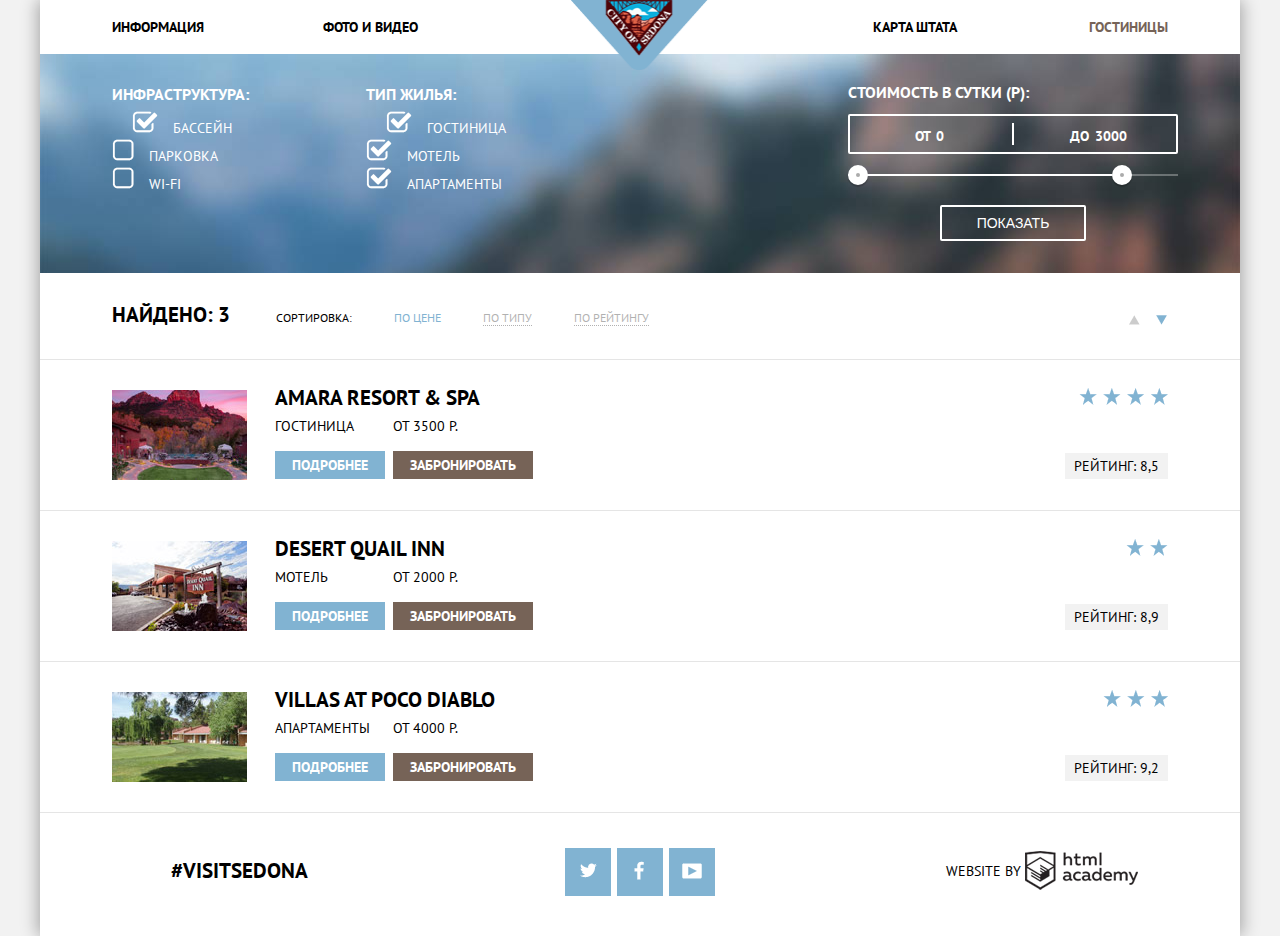
==== commit 18a79902: "6 задание, исправления" ====
--- a/hotels.html
+++ b/hotels.html
@@ -23,29 +23,29 @@
     <main>
         <form class="hotel-choice" action="#" method="post">
             <div class="clearfix">
-              <fieldset class="structure">
+              <fieldset class="structure form-column">
                 <legend>Инфраструктура:</legend>
                 <input id="pool" type="checkbox" name="pool" value="pool" checked>
-                <label class="pool" for="pool">Бассейн</label><br>
+                <label class="pool" for="pool">Бассейн</label>
                 <input id="parking" type="checkbox" name="parking" value="parking">
-                <label class="parking" for="parking">Парковка</label><br>
+                <label class="parking" for="parking">Парковка</label>
                 <input id="wi-fi" type="checkbox" name="wi-fi" value="wi-fi">
-                <label class="wi-fi" for="wi-fi">WI-FI</label><br>
+                <label class="wi-fi" for="wi-fi">WI-FI</label>
               </fieldset>
-              <fieldset class="house-type">
+              <fieldset class="house-type form-column">
                 <legend>Тип жилья:</legend>
                 <input id="hostel" type="checkbox" name="hostel" value="hostel" checked>
-                <label class="hostel" for="hostel">Гостиница</label><br>
+                <label class="hostel" for="hostel">Гостиница</label>
                 <input id="hotel" type="checkbox" name="hotel" value="hotel" checked>
-                <label class="hotel" for="hotel">Мотель</label><br>
+                <label class="hotel" for="hotel">Мотель</label>
                 <input id="apartments" type="checkbox" name="apartments" value="apartments" checked>
-                <label class="apartments" for="apartments">Апартаменты</label><br>
+                <label class="apartments" for="apartments">Апартаменты</label>
               </fieldset>
               <fieldset class="price filter-range">
                   <legend class="filter-range-title">Стоимость в сутки (р):</legend>
                     <div class="price-controls">
-                      <label class="min-price">от <input type="text" name="min-price" value="0"></label>
-                      <label class="max-price">до <input type="text" name="max-price" value="3000"></label>
+                      <label class="min-price">от <input type="text" name="min-price" value="0" maxlength="5"></label>
+                      <label class="max-price">до <input type="text" name="max-price" value="3000" maxlength="5"></label>
                     </div>
                     <div class="range-controls">
                       <div class="scale">
@@ -73,34 +73,30 @@
         </header>
         <div class="result-item clearfix">
             <img class="img" src="img/hotel-1.jpg"  height="90" width="135" alt="Amara Resort & Spa">
-            <div class="info">
-              <strong><a class="hotel" href="#">Amara Resort & Spa</a></strong>
-              <div class="info-column">
-                <span> Гостиница</span>
-                <a  class="more" href="#">Подробнее</a>
-              </div>
-              <div class="info-column">
-                <span class="price-res">от 3500 р.</span>
-                <a class="reservations" href="#">Забронировать</a>
-              </div>
+            <strong class="hotel-name"><a class="hotel" href="#">Amara Resort & Spa</a></strong>
+            <div class="info-column">
+              <span> Гостиница</span>
+              <a  class="more" href="#">Подробнее</a>
             </div>
-          <div class="result-item-right">
-            <p class="stars4"></p>
-            <span>Рейтинг: 8,5</span>
-          </div>
+            <div class="info-column">
+              <span class="price-res">от 3500 р.</span>
+              <a class="reservations" href="#">Забронировать</a>
+            </div>
+            <div class="result-item-right">
+              <p class="stars4"></p>
+              <span>Рейтинг: 8,5</span>
+            </div>
         </div>
         <div class="result-item clearfix">
             <img class="img" src="img/hotel-2.jpg"  height="90" width="135" alt="Desert quail inn">
-            <div class="info">
-              <strong><a class="hotel" href="#">Desert quail inn</a></strong>
-              <div class="info-column">
-                <span> Мотель</span>
-                <a  class="more" href="#">Подробнее</a>
-              </div>
-              <div class="info-column">
-                <span>от 2000 р.</span>
-                <a class="reservations" href="#">Забронировать</a>
-              </div>
+            <strong class="hotel-name"><a class="hotel" href="#">Desert quail inn</a></strong>
+            <div class="info-column">
+              <span> Мотель</span>
+              <a  class="more" href="#">Подробнее</a>
+            </div>
+            <div class="info-column">
+              <span>от 2000 р.</span>
+              <a class="reservations" href="#">Забронировать</a>
             </div>
             <div class="result-item-right">
               <p class="stars2"></p>
@@ -109,21 +105,19 @@
         </div>
         <div class="result-item clearfix">
             <img class ="img" src="img/hotel-3.jpg"  height="90" width="135" alt="Villas at poco diablo">
-            <div class="info">
-              <strong><a class="hotel" href="#">Villas at poco diablo</a></strong>
-              <div class="info-column">
-                <span> Апартаменты</span>
-                <a  class="more" href="#">Подробнее</a>
-              </div>
-              <div class="info-column">
-                <span>от 4000 р.</span>
-                <a class="reservations" href="#">Забронировать</a>
-              </div>
+            <strong class="hotel-name"><a class="hotel" href="#">Villas at poco diablo</a></strong>
+            <div class="info-column">
+              <span> Апартаменты</span>
+              <a  class="more" href="#">Подробнее</a>
             </div>
-          <div class="result-item-right">
+            <div class="info-column">
+              <span>от 4000 р.</span>
+              <a class="reservations" href="#">Забронировать</a>
+            </div>
+            <div class="result-item-right">
               <p class="stars3"></p>
               <span>Рейтинг: 9,2</span>
-          </div>
+            </div>
         </div>
     </main>
     <footer class="main-footer clearfix">
--- a/css/style.css
+++ b/css/style.css
@@ -9,7 +9,7 @@
   font-size: 14px;
   line-height: 26px;
   font-weight: 400;
-  font-family: "PT Sans", sans-serif;
+  font-family: "PT Sans", "Arial", sans-serif;
   text-transform: uppercase;
   background: #f2f2f2;
 }
@@ -51,11 +51,7 @@
 
 /*верхнее меню*/
 .main-navigation ul{
-  /*margin: 0px;
-  padding: 0px;
-  list-style: none;*/
   font-size: 0px;
-  /*text-align: center;*/
   padding-left: 6%;
   padding-right: 6%;
 }
@@ -68,12 +64,9 @@
   padding-top: 14px;
   padding-bottom: 14px;
   width: 20%;
-}
-
-.main-navigation li:nth-child(1),
-.main-navigation li:nth-child(2) {
-  float: left;
-}
+  float: left;
+}
+
 
 .main-navigation li:nth-child(3),
 .main-navigation li:nth-child(4) {
@@ -128,6 +121,9 @@
   z-index: 2;
   background: transparent url("../img/header-mask.png") no-repeat 0 0;
 }
+.why-sedona{
+  position: relative;
+}
 .why-sedona h1, .why-sedona p{
   padding: 0 100px;
   text-align: center;
@@ -138,6 +134,7 @@
 .why-sedona p{
   margin-top: 26px;
 }
+
 
 /*причины*/
 .reason-1{
@@ -173,22 +170,20 @@
   padding-top: 5px;
 }
 
-
-
 .features{
   text-align: center;
-
+}
+.features p{
+  margin-top: 3px;
 }
 .features .reason{
   float:left;
   width: 300px;
   padding-left: 50px;
   padding-right: 50px;
-
-}
-.features p{
-  margin-top: 3px;
-}
+  text-align: center;
+}
+
 .live, .food, .present{
   margin-top: 160px;
   display: inline-block;
@@ -199,7 +194,6 @@
   content: "";
   display: block;
   position: absolute;
-  text-align: center;
   background-image: url("../img/sprite.png");
   background-repeat: no-repeat;
   width: 76px;
@@ -222,7 +216,7 @@
 
 .reason-2{
   background: #eeeeee;
-  margin-top:70px;
+  margin-top:67px;
   overflow: hidden;
 }
 .reason-2 .picture-left{
@@ -250,7 +244,7 @@
   padding-top: 5px;
 }
 .grey-reasons h2, .grey-reasons p, .grey-reasons span{
-padding-top: 20px;
+padding-top: 23px;
 padding-left: 10px;
 padding-right: 10px;
 text-align: center;
@@ -262,7 +256,7 @@
   position: relative;
 }
 .booking h3{
-  padding-top: 25px;
+  padding-top: 21px;
 }
 .booking h3, .booking p{
   padding-left: 100px;
@@ -280,7 +274,9 @@
 }
 .btn-choice{
   background-color: #766357;
-  padding:31px 139px 30px 139px;
+  padding:31px 50px 30px 50px;
+  text-align: center;
+  width:  570px;
   border: none;
   color: white;
   font-size: 21px;
@@ -327,7 +323,6 @@
 .date-in, .date-out, .adult{
   float: left;
   min-height: 40px;
-  line-height: 40px;
   width: 95px;
   margin-right: 15px;
   padding-top: 5px;
@@ -376,15 +371,15 @@
   background-color: #f2f2f2;
   border: none;
   float: left;
-  min-height: 36px;
+  height: 36px;
   width: 25px;
-  padding-left: 13px;
+  padding-left: 7px;
+  padding-right: 7px;
+  text-align: center;
 
 }
 .btn-minus{
   background:  #f2f2f2 url("../img/sprite.png") no-repeat;
-  width: 12px;
-  height: 3px;
   background-position: 1px -604px;
   border: none;
   width: 38px;
@@ -393,8 +388,6 @@
 }
 .btn-minus:hover{
   background:  #f2f2f2 url("../img/sprite.png") no-repeat;
-  width: 12px;
-  height: 3px;
   background-position: 1px -658px;
   border: none;
   width: 38px;
@@ -466,12 +459,15 @@
   height: 34px;
   background-color: white;
   border: 2px solid #e5e5e5;
+  padding-left: 13px;
+  padding-right: 2px;
 }
 .mini-input:active{
   width: 21px;
-  height: 28px;
+  height: 32px;
   background-color: white;
   border: 2px solid #e5e5e5;
+
 }
 
 .btn-search:hover{
@@ -515,11 +511,14 @@
 .social-btn {
   display: inline-block;
   vertical-align: top;
-  margin-left: 6px;
+  margin-right: 6px;
   width: 46px;
   height: 48px;
   background-color: #81b3d2;
   background-image: url("../img/sprite.png");
+}
+.social-btn:last-child{
+  margin-right: 0;
 }
 .social-btn:hover{
   background-color: #669ec0;
@@ -606,11 +605,17 @@
   text-transform: uppercase;
   padding:0 6%;
 }
-.structure, .house-type{
+.form-column{
   margin-top: 30px;
   border: none;
   margin-left: -10px;
   margin-bottom: -5px;
+  float:left;
+  width:200px;
+  /*position: relative;*/
+  display: flex;
+  flex-wrap: wrap;
+  justify-content: space-between;
 }
 .price{
   margin-top: 24px;
@@ -618,70 +623,43 @@
   margin-right: -20px;
 }
 
-.structure>label, .house-type>label{
+.form-column>label{
   font-size: 14px;
   font-weight: 400;
   line-height: 21px;
 
 }
-legend{
-  margin-bottom: 18px;
-}
-
-.structure{
-  float:left;
-  width:120px;
-  position: relative;
-}
-.structure label, .house-type label{
-  padding-left: 20px;
+
+
+
+.form-column legend{
+  width: 100%;
+
+}
+.form-column label{
+  /*padding-left: 20px;*/
+  width: 160px;
 
 }
 .house-type{
-  width: 170px;
-  margin-left: 94px;
-  float:left;
-}
-
-.structure input, .house-type input{
+  margin-left: 32px;
+}
+
+.form-column input{
   opacity: 0;
-  margin-bottom: 30px;
-}
-
-fieldset input + label::before{
+  margin-bottom: 16px;
+  height: 0px;
+}
+
+
+
+.form-column input + label::before{
   content: url("../img/icon-check-off.png");
-  position: absolute;
-
-}
-fieldset input:checked + label::before {
+  padding-right: 15px;
+}
+.form-column input:checked + label::before {
   content: url("../img/icon-check-on.png");
-  position: absolute;
-
-}
-.pool::before{
-  left: 9px;
-  top: 44px;
-}
-.parking::before{
-  left: 9px;
-  top: 90px;
-}
-.wi-fi::before{
-  left: 9px;
-  top: 135px;
-}
-
-.hostel::before{
-  left:400px;
-  top: 128px;
-}
-.hotel::before{
-  left: 400px;
-  top: 175px;
-}
-.apartments::before{
-  left: 400px;
-  top: 220px;
+  padding-right: 15px;
 }
 
 .price{
@@ -694,7 +672,8 @@
 }
 
 .filter-range-title {
-  margin-bottom: 9px;
+  padding-top: 4px;
+  margin-bottom: 5px;
   font-weight: 600;
   font-size: 16px;
   line-height: 21px;
@@ -748,7 +727,7 @@
 .range-controls {
   position: relative;
 
-  margin-bottom: 32px;
+  margin-bottom: 29px;
 }
 
 .range-controls .scale {
@@ -800,6 +779,7 @@
   border: 2px solid #ffffff;
   border-radius: 2px;
   cursor: pointer;
+  margin-bottom: 20px;
 }
 
 .btn-transparent:hover {
@@ -911,7 +891,7 @@
   padding-left: 235px;
   position: relative;
   border-bottom: 1px solid #e5e5e5;
-  padding-right: 150px;
+  padding-right: 250px;
   min-height: 125px;
 
 }
@@ -923,9 +903,8 @@
   left:0;
 }
 
-.info{
-  float: left;
-  width: 250px;
+.hotel-name{
+ display: block;
 }
 
 
@@ -944,7 +923,7 @@
   opacity: 0.3;
   color: black;
 }
-.info .more, .info .reservations{
+ .info-column .more, .info-column .reservations{
   display: inline-block;
   margin: 12px auto;
   padding: 4px 17px 3px 17px;
@@ -956,23 +935,23 @@
   text-align: center;
 
 }
-.info .more{
+.info-column .more{
   background-color: #81b3d2;
 }
-.info .more:hover{
+.info-column .more:hover{
   background-color: #669ec0;
 }
-.info .more:active{
+.info-column .more:active{
   background-color: #5496bd;
   color: #88b6d1;
 }
-.info .reservations{
+.info-column .reservations{
   background-color: #766357;
 }
-.info .reservations:hover{
+.info-column .reservations:hover{
   background-color: #604e43;
 }
-.info .reservations:active{
+.info-column .reservations:active{
   background-color: #503e33;
   color: #857871;
 }
@@ -982,12 +961,10 @@
 }
 
 .result-item-right{
-  /*float:right;*/
+  position: absolute;
   padding-right: 6%;
-  /*background-color: blue;*/
   text-align: right;
   width:9%;
-  position: absolute;
   top:25px;
   right:0;
 
@@ -996,7 +973,10 @@
    background-color: #f2f2f2;
    padding: 4px 9px;
     }
-
+.stars3, .stars4, .stars2{
+  margin-bottom: 40px;
+  margin-top: 2px;
+}
 .stars4::before {
   content: url("../img/stars4.png");
 }
@@ -1007,7 +987,6 @@
   content: url("../img/stars2.png");
 }
 .formchoice-show {
-
 animation: scaleup 0.6s ease;
 animation-fill-mode: forwards;
 }
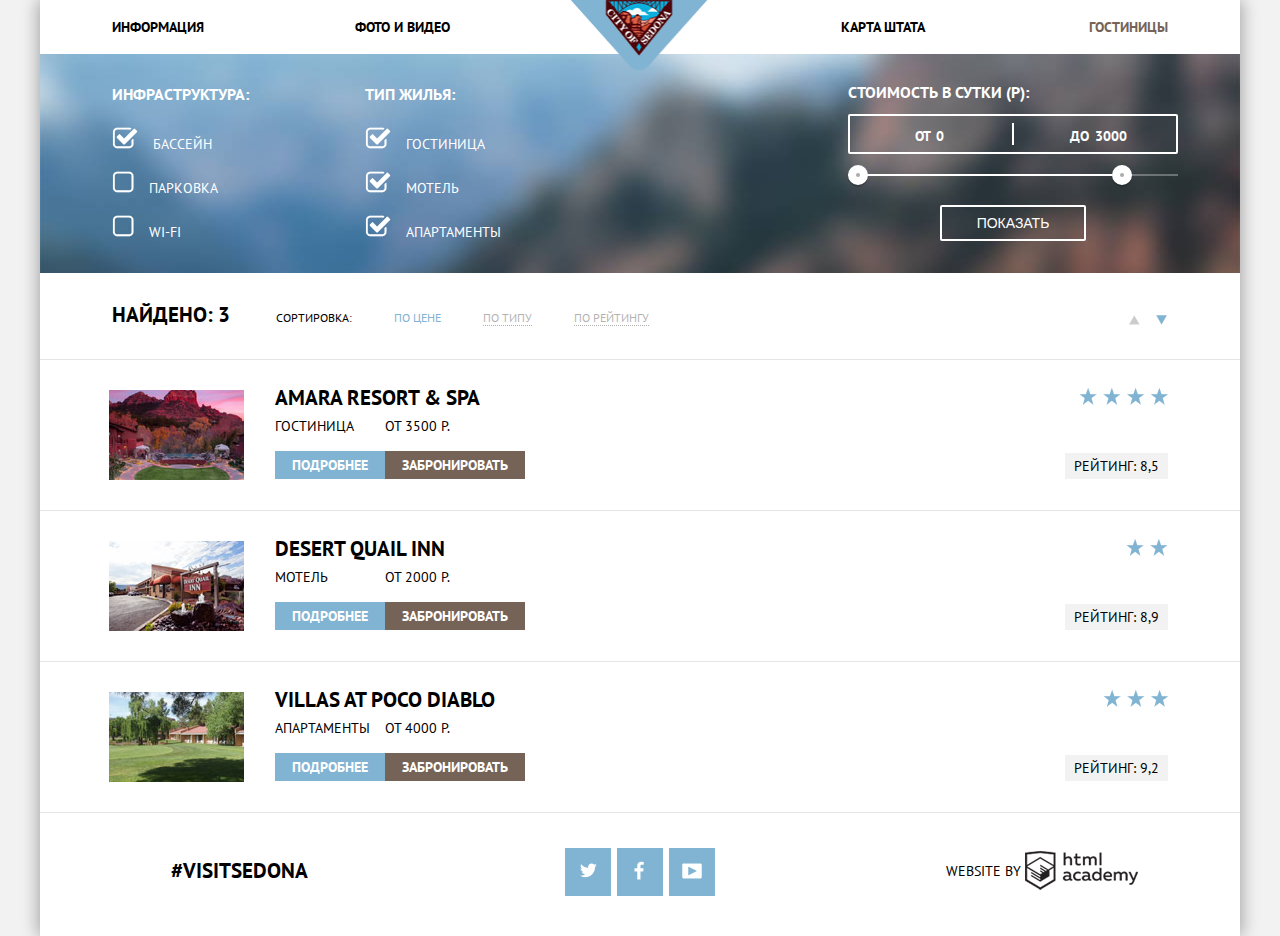
==== commit b8e4e361: "финальная проверка" ====
--- a/hotels.html
+++ b/hotels.html
@@ -15,7 +15,7 @@
           <ul class="clearfix">
             <li><a href="#">Информация</a></li>
             <li><a href="#">Фото и видео</a></li>
-            <li class="active"><a href="#">Гостиницы</a></li>
+            <li class="active"><a>Гостиницы</a></li>
             <li><a href="#">Карта штата</a></li>
           </ul>
         </nav>
@@ -62,7 +62,7 @@
           <div class="result-header-left">
             <b>Найдено:  <output>3</output></b>
             <span>Сортировка:</span>
-            <a href="#" class="btn-sort active">По цене</a>
+            <a class="btn-sort active">По цене</a>
             <a href="#" class="btn-sort">По типу</a>
             <a href="#" class="btn-sort">По рейтингу</a>
           </div>
--- a/css/style.css
+++ b/css/style.css
@@ -63,7 +63,7 @@
   font-weight: bold;
   padding-top: 14px;
   padding-bottom: 14px;
-  width: 20%;
+  width: 23%;
   float: left;
 }
 
@@ -71,11 +71,11 @@
 .main-navigation li:nth-child(3),
 .main-navigation li:nth-child(4) {
   float: right;
+  text-align: right;
 }
 
 .main-navigation a{
   text-decoration: none;
-  display: block;
   color: black;
   text-align: left;
 }
@@ -97,7 +97,7 @@
 }
 
 .main-navigation a:active{
-  color: #b7b7b7;
+  color: rgba(0, 0, 0, 0.3);
 }
 
 .active a{
@@ -133,6 +133,7 @@
 }
 .why-sedona p{
   margin-top: 26px;
+  color: #333333;
 }
 
 
@@ -283,7 +284,7 @@
   line-height: 26px;
   font-weight: 700;
   text-transform: uppercase;
-  font-family: "PT Sans";
+  font-family: "PT Sans", "Arial", sans-serif;
   margin:0 auto;
   display: block;
   margin-top: 47px;
@@ -439,13 +440,15 @@
 
 .btn-search{
 color: white;
-font-family: "PT Sans";
+font-family: "PT Sans", "Arial", sans-serif;
 font-size: 21px;
 font-weight: 700;
 line-height: 26px;
 text-transform: uppercase;
 background-color: #81b3d2;
-padding: 17px 196px 17px 196px;
+padding: 17px 70px 17px 70px;
+width: 459px;
+text-align: center;
 border: none;
 margin-top:45px;
 }
@@ -454,7 +457,10 @@
   background-color: #ebebeb;
 }
 
-.date-in-input:active, .date-out-input:active{
+.date-in-input:active,
+.date-out-input:active,
+.date-in-input:focus,
+.date-out-input:focus{
   width: 326px;
   height: 34px;
   background-color: white;
@@ -598,7 +604,7 @@
 .hotel-choice{
   background-image: url("../img/hotels-form.jpg");
   color: white;
-  font-family: "PT Sans";
+  font-family: "PT Sans", "Arial", sans-serif;
   font-size: 16px;
   font-weight: 700;
   line-height: 21px;
@@ -611,8 +617,7 @@
   margin-left: -10px;
   margin-bottom: -5px;
   float:left;
-  width:200px;
-  /*position: relative;*/
+  width:150px;
   display: flex;
   flex-wrap: wrap;
   justify-content: space-between;
@@ -642,10 +647,11 @@
 
 }
 .house-type{
-  margin-left: 32px;
+  margin-left: 71px;
 }
 
 .form-column input{
+  width: 50px;
   opacity: 0;
   margin-bottom: 16px;
   height: 0px;
@@ -656,6 +662,7 @@
 .form-column input + label::before{
   content: url("../img/icon-check-off.png");
   padding-right: 15px;
+
 }
 .form-column input:checked + label::before {
   content: url("../img/icon-check-on.png");
@@ -896,11 +903,10 @@
 
 }
 .result-item .img{
-  position: absolute;
-  padding-top:30px;
-  margin-left: 6%;
-  top: 0;
-  left:0;
+  margin-left: -166px;
+  margin-top: -25px;
+  padding-top: 30px;
+  float: left;
 }
 
 .hotel-name{
@@ -956,10 +962,11 @@
   color: #857871;
 }
 .info-column{
-  width: 118px;
   float:left;
 }
-
+.info-column span{
+  display: block;
+}
 .result-item-right{
   position: absolute;
   padding-right: 6%;
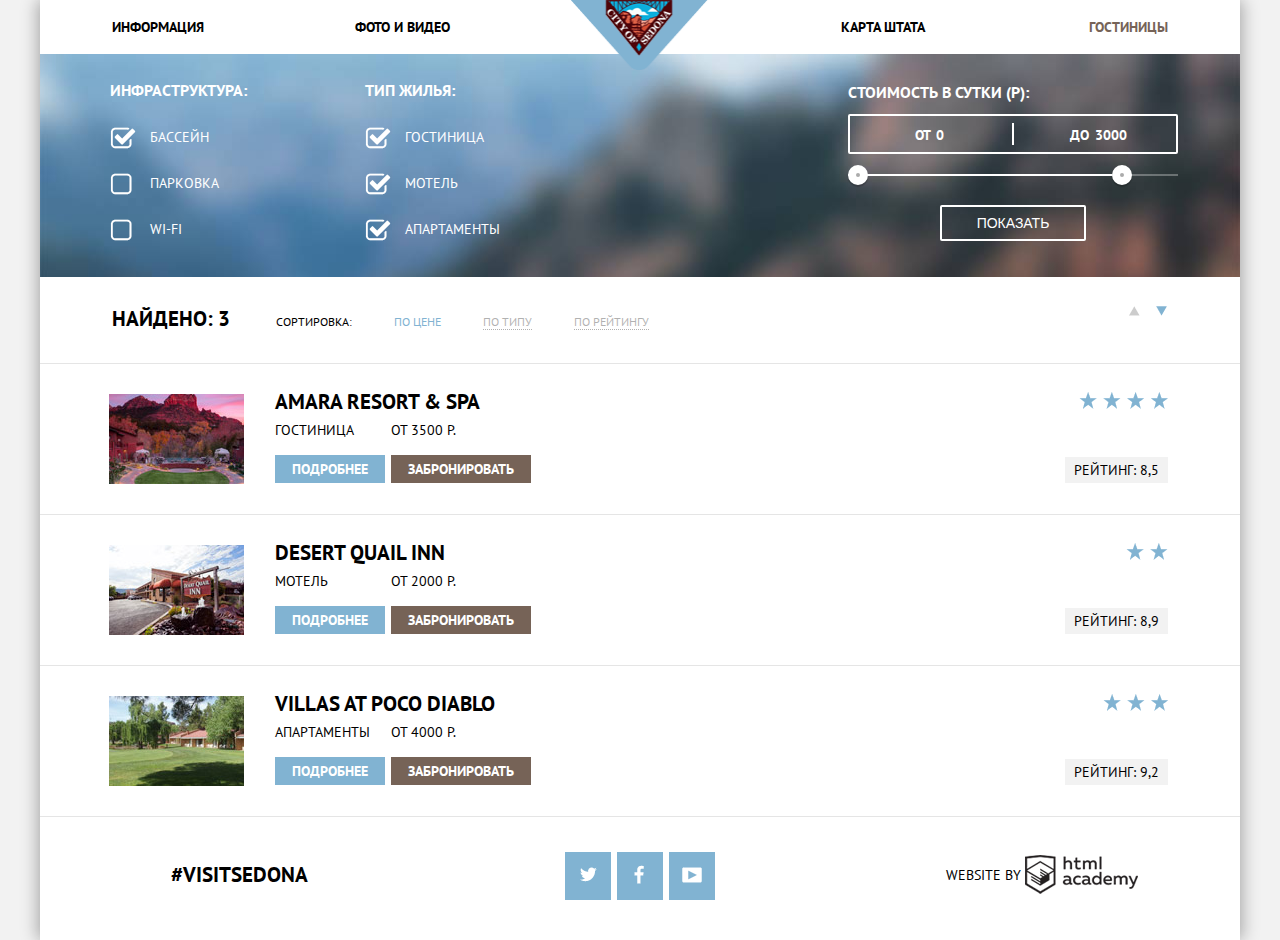
==== commit 8b25ce74: "Финальная проверка, №3" ====
--- a/hotels.html
+++ b/hotels.html
@@ -3,7 +3,7 @@
   <head>
     <link href="https://fonts.googleapis.com/css?family=PT+Sans:400,700&amp;subset=cyrillic" rel="stylesheet">
     <link href="css/normalize.css" rel="stylesheet">
-    <link href="css/style.css" rel="stylesheet">
+    <link href="css/style.min.css" rel="stylesheet">
     <meta charset="utf-8">
     <title>HTML Academy: Седона</title>
   </head>
@@ -20,43 +20,43 @@
           </ul>
         </nav>
       </header>
-    <main>
-        <form class="hotel-choice" action="#" method="post">
-            <div class="clearfix">
-              <fieldset class="structure form-column">
-                <legend>Инфраструктура:</legend>
-                <input id="pool" type="checkbox" name="pool" value="pool" checked>
-                <label class="pool" for="pool">Бассейн</label>
-                <input id="parking" type="checkbox" name="parking" value="parking">
-                <label class="parking" for="parking">Парковка</label>
-                <input id="wi-fi" type="checkbox" name="wi-fi" value="wi-fi">
-                <label class="wi-fi" for="wi-fi">WI-FI</label>
-              </fieldset>
-              <fieldset class="house-type form-column">
-                <legend>Тип жилья:</legend>
-                <input id="hostel" type="checkbox" name="hostel" value="hostel" checked>
-                <label class="hostel" for="hostel">Гостиница</label>
-                <input id="hotel" type="checkbox" name="hotel" value="hotel" checked>
-                <label class="hotel" for="hotel">Мотель</label>
-                <input id="apartments" type="checkbox" name="apartments" value="apartments" checked>
-                <label class="apartments" for="apartments">Апартаменты</label>
-              </fieldset>
-              <fieldset class="price filter-range">
-                  <legend class="filter-range-title">Стоимость в сутки (р):</legend>
-                    <div class="price-controls">
-                      <label class="min-price">от <input type="text" name="min-price" value="0" maxlength="5"></label>
-                      <label class="max-price">до <input type="text" name="max-price" value="3000" maxlength="5"></label>
-                    </div>
-                    <div class="range-controls">
-                      <div class="scale">
-                        <div class="bar"></div>
-                      </div>
-                      <div class="range-toggle range-toggle-min"></div>
-                      <div class="range-toggle range-toggle-max"></div>
-                    </div>
-                    <button class="btn-transparent" type="submit">Показать</button>
-                </fieldset>
+      <main>
+        <form class="hotel-choice" action="https://echo.htmlacademy.ru/" method="post">
+          <div class="clearfix">
+            <fieldset class="structure form-column">
+              <legend>Инфраструктура:</legend>
+              <input id="pool" type="checkbox" name="pool" value="pool" checked>
+              <label class="pool" for="pool">Бассейн</label>
+              <input id="parking" type="checkbox" name="parking" value="parking">
+              <label class="parking" for="parking">Парковка</label>
+              <input id="wi-fi" type="checkbox" name="wi-fi" value="wi-fi">
+              <label class="wi-fi" for="wi-fi">WI-FI</label>
+            </fieldset>
+            <fieldset class="house-type form-column">
+              <legend>Тип жилья:</legend>
+              <input id="hostel" type="checkbox" name="hostel" value="hostel" checked>
+              <label class="hostel" for="hostel">Гостиница</label>
+              <input id="hotel" type="checkbox" name="hotel" value="hotel" checked>
+              <label class="hotel" for="hotel">Мотель</label>
+              <input id="apartments" type="checkbox" name="apartments" value="apartments" checked>
+              <label class="apartments" for="apartments">Апартаменты</label>
+            </fieldset>
+            <fieldset class="price filter-range">
+              <legend class="filter-range-title">Стоимость в сутки (р):</legend>
+              <div class="price-controls">
+                <label class="min-price">от <input type="text" name="min-price" value="0" maxlength="5"></label>
+                <label class="max-price">до <input type="text" name="max-price" value="3000" maxlength="5"></label>
               </div>
+              <div class="range-controls">
+                <div class="scale">
+                  <div class="bar"></div>
+                </div>
+                <div class="range-toggle range-toggle-min"></div>
+                <div class="range-toggle range-toggle-max"></div>
+              </div>
+              <button class="btn-transparent" type="submit">Показать</button>
+            </fieldset>
+          </div>
         </form>
         <header class="result-header clearfix">
           <div class="result-header-left">
@@ -72,68 +72,68 @@
           </div>
         </header>
         <div class="result-item clearfix">
-            <img class="img" src="img/hotel-1.jpg"  height="90" width="135" alt="Amara Resort & Spa">
-            <strong class="hotel-name"><a class="hotel" href="#">Amara Resort & Spa</a></strong>
-            <div class="info-column">
-              <span> Гостиница</span>
-              <a  class="more" href="#">Подробнее</a>
-            </div>
-            <div class="info-column">
-              <span class="price-res">от 3500 р.</span>
-              <a class="reservations" href="#">Забронировать</a>
-            </div>
-            <div class="result-item-right">
-              <p class="stars4"></p>
-              <span>Рейтинг: 8,5</span>
-            </div>
+          <img class="img" src="img/hotel-1.jpg"  height="90" width="135" alt="Amara Resort & Spa">
+          <strong class="hotel-name"><a class="hotel" href="#">Amara Resort & Spa</a></strong>
+          <div class="info-column">
+            <span> Гостиница</span>
+            <a  class="more" href="#">Подробнее</a>
+          </div>
+          <div class="info-column">
+            <span class="price-res">от 3500 р.</span>
+            <a class="reservations" href="#">Забронировать</a>
+          </div>
+          <div class="result-item-right">
+            <p class="stars4"></p>
+            <span>Рейтинг: 8,5</span>
+          </div>
         </div>
         <div class="result-item clearfix">
-            <img class="img" src="img/hotel-2.jpg"  height="90" width="135" alt="Desert quail inn">
-            <strong class="hotel-name"><a class="hotel" href="#">Desert quail inn</a></strong>
-            <div class="info-column">
-              <span> Мотель</span>
-              <a  class="more" href="#">Подробнее</a>
+          <img class="img" src="img/hotel-2.jpg"  height="90" width="135" alt="Desert quail inn">
+          <strong class="hotel-name"><a class="hotel" href="#">Desert quail inn</a></strong>
+          <div class="info-column">
+            <span> Мотель</span>
+            <a  class="more" href="#">Подробнее</a>
             </div>
-            <div class="info-column">
-              <span>от 2000 р.</span>
-              <a class="reservations" href="#">Забронировать</a>
-            </div>
-            <div class="result-item-right">
-              <p class="stars2"></p>
-              <span >Рейтинг: 8,9</span>
-            </div>
+          <div class="info-column">
+            <span>от 2000 р.</span>
+            <a class="reservations" href="#">Забронировать</a>
+          </div>
+          <div class="result-item-right">
+            <p class="stars2"></p>
+            <span >Рейтинг: 8,9</span>
+          </div>
         </div>
         <div class="result-item clearfix">
-            <img class ="img" src="img/hotel-3.jpg"  height="90" width="135" alt="Villas at poco diablo">
-            <strong class="hotel-name"><a class="hotel" href="#">Villas at poco diablo</a></strong>
-            <div class="info-column">
-              <span> Апартаменты</span>
-              <a  class="more" href="#">Подробнее</a>
-            </div>
-            <div class="info-column">
-              <span>от 4000 р.</span>
-              <a class="reservations" href="#">Забронировать</a>
-            </div>
-            <div class="result-item-right">
-              <p class="stars3"></p>
-              <span>Рейтинг: 9,2</span>
-            </div>
+          <img class ="img" src="img/hotel-3.jpg"  height="90" width="135" alt="Villas at poco diablo">
+          <strong class="hotel-name"><a class="hotel" href="#">Villas at poco diablo</a></strong>
+          <div class="info-column">
+            <span> Апартаменты</span>
+            <a  class="more" href="#">Подробнее</a>
+          </div>
+          <div class="info-column">
+            <span>от 4000 р.</span>
+            <a class="reservations" href="#">Забронировать</a>
+          </div>
+          <div class="result-item-right">
+            <p class="stars3"></p>
+            <span>Рейтинг: 9,2</span>
+          </div>
         </div>
-    </main>
-    <footer class="main-footer clearfix">
-        <span class="hashtag">
-          #VisitSedona
-        </span>
-        <div class="footer-social">
-          <a class="social-btn social-btn-twitter" href="#"><span class="visuallyHidden">twitter</span></a>
-          <a class="social-btn social-btn-fb" href="#"><span class="visuallyHidden">facebook</span></a>
-          <a class="social-btn social-btn-youtube" href="#"><span class="visuallyHidden">youtube</span></a>
-        </div>
-        <div class="footer-copyright">
-          <span>Website by</span>
-          <a class="copyright" href="https://htmlacademy.ru">HTML Academy</a>
-        </div>
-    </footer>
-  </div>
-  </body>
+      </main>
+        <footer class="main-footer clearfix">
+          <span class="hashtag">
+            #VisitSedona
+          </span>
+          <div class="footer-social">
+            <a class="social-btn social-btn-twitter" href="#"><span class="visuallyHidden">twitter</span></a>
+            <a class="social-btn social-btn-fb" href="#"><span class="visuallyHidden">facebook</span></a>
+            <a class="social-btn social-btn-youtube" href="#"><span class="visuallyHidden">youtube</span></a>
+          </div>
+          <div class="footer-copyright">
+            <span>Website by</span>
+            <a class="copyright" href="https://htmlacademy.ru">HTML Academy</a>
+          </div>
+        </footer>
+      </div>
+    </body>
   </html>
--- a/css/style.min.css
+++ b/css/style.min.css
@@ -0,0 +1,1344 @@
+/*спрайты*/
+
+.sprite
+{
+    display: block;
+
+    background-image: url(spritesheet.png);
+    background-repeat: no-repeat;
+}
+body
+{
+    font-family: 'PT Sans', 'Arial', sans-serif;
+    font-size: 14px;
+    font-weight: 400;
+    line-height: 26px;
+
+    text-transform: uppercase;
+
+    background: #f2f2f2;
+}
+
+h1
+{
+    font-size: 21px;
+    font-weight: bold;
+    line-height: 26px;
+
+    color: black;
+}
+
+.main-header
+{
+    position: relative;
+}
+
+.container
+{
+    width: 1200px;
+    margin: 0 auto;
+
+    background-color: #fff;
+    box-shadow: 5px 0 15px rgba(0,1,1,.2),-5px 0 15px rgba(0,1,1,.2);
+}
+
+.clearfix::after
+{
+    display: table;
+    clear: both;
+
+    content: '';
+}
+.visuallyHidden
+{
+    position: absolute;
+
+    overflow: hidden;
+    clip: rect(0 0 0 0);
+
+    width: 1px;
+    height: 1px;
+    margin: -1px;
+    padding: 0;
+
+    border: 0;
+}
+
+/*верхнее меню*/
+.main-navigation ul
+{
+    font-size: 0;
+
+    padding-right: 6%;
+    padding-left: 6%;
+}
+
+.main-navigation li
+{
+    font-size: 14px;
+    font-weight: bold;
+    line-height: 26px;
+
+    display: inline-block;
+    float: left;
+
+    width: 23%;
+    padding-top: 14px;
+    padding-bottom: 14px;
+
+    vertical-align: top;
+}
+
+
+.main-navigation li:nth-child(3),
+.main-navigation li:nth-child(4)
+{
+    float: right;
+
+    text-align: right;
+}
+
+.main-navigation a
+{
+    text-align: left;
+    text-decoration: none;
+
+    color: black;
+}
+
+.main-navigation li:nth-child(3) a,
+.main-navigation li:nth-child(4) a
+{
+    text-align: right;
+}
+
+.main-header .logo
+{
+    position: absolute;
+    z-index: 10;
+    left: 50%;
+
+    margin-left: -69px;
+}
+
+.main-navigation a:hover
+{
+    color: #81b3d2;
+}
+
+.main-navigation a:active
+{
+    color: rgba(0, 0, 0, .3);
+}
+
+.active a
+{
+    color: #766357;
+}
+
+.active a:hover
+{
+    color: #604e43;
+}
+.active a:active
+{
+    opacity: .3;
+    color: #766357;
+}
+
+/*картинка + главный тезис*/
+.why-sedona-mask
+{
+    position: relative;
+    z-index: 2;
+
+    margin-top: -65px;
+    padding-bottom: 60px;
+
+    text-align: center;
+
+    background: transparent url('../img/header-mask.png') no-repeat 0 0;
+}
+.why-sedona
+{
+    position: relative;
+}
+.why-sedona h1,
+.why-sedona p
+{
+    padding: 0 100px;
+
+    text-align: center;
+}
+.why-sedona h1
+{
+    margin-top: 55px;
+}
+.why-sedona p
+{
+    margin-top: 26px;
+
+    color: #333;
+}
+
+
+/*причины*/
+.reason-1
+{
+    overflow: hidden;
+
+    margin-top: 50px;
+}
+
+.reason-1 .reason
+{
+    float: left;
+
+    width: 300px;
+    padding: 40px 50px;
+
+    text-align: center;
+
+    color: white;
+    background-color: #81b3d2;
+}
+.reason-1 .picture-right
+{
+    position: relative;
+
+    float: right;
+
+    width: 800px;
+}
+.reason-1 img
+{
+    position: absolute;
+
+    display: block;
+
+    max-width: 100%;
+    height: auto;
+}
+
+.reason h2,
+.reason p,
+.reason span
+{
+    line-height: 21px;
+}
+.reason p
+{
+    padding-top: 5px;
+}
+
+.features
+{
+    text-align: center;
+}
+.features p
+{
+    margin-top: 3px;
+}
+.features .reason
+{
+    float: left;
+
+    width: 300px;
+    padding-right: 50px;
+    padding-left: 50px;
+
+    text-align: center;
+}
+
+.live,
+.food,
+.present
+{
+    position: relative;
+
+    display: inline-block;
+
+    margin-top: 160px;
+
+    vertical-align: top;
+}
+
+.live::before,
+.food::before,
+.present::before
+{
+    position: absolute;
+    top: -100px;
+    left: 50%;
+
+    display: block;
+
+    width: 76px;
+    height: 76px;
+
+    content: '';
+    /*transform: translateX(-50%);*/
+    -webkit-transform: translateX(-50%);
+   -moz-transform: translateX(-50%);
+    -o-transform: translateX(-50%);
+    transform: translateX(-50%);
+
+    background-image: url('../img/sprite.png');
+    background-repeat: no-repeat;
+}
+
+.live::before
+{
+    background-position: -12px -1067px;
+}
+
+.food::before
+{
+    background-position: -12px -12px;
+}
+.present::before
+{
+    background-position: -7px -1163px;
+}
+
+.reason-2
+{
+    overflow: hidden;
+
+    margin-top: 67px;
+
+    background: #eee;
+}
+.reason-2 .picture-left
+{
+    position: relative;
+
+    float: left;
+
+    width: 800px;
+}
+.reason-2 img
+{
+    position: absolute;
+
+    display: block;
+
+    max-width: 100%;
+    height: auto;
+}
+.reason-2 .reason
+{
+    float: right;
+
+    width: 320px;
+    padding: 40px 40px;
+
+    text-align: center;
+
+    color: white;
+    background-color: #81b3d2;
+}
+.grey-reasons
+{
+    padding-top: 5px;
+    padding-bottom: 45px;
+
+    background: #eee;
+}
+.grey-reasons h2,
+.grey-reasons p,
+.grey-reasons span
+{
+    padding-top: 23px;
+    padding-right: 10px;
+    padding-left: 10px;
+
+    text-align: center;
+}
+
+
+/*форма поиска*/
+.choice
+{
+    position: relative;
+}
+.booking h3
+{
+    padding-top: 21px;
+}
+.booking h3,
+.booking p
+{
+    padding-right: 100px;
+    padding-left: 100px;
+
+    text-align: center;
+}
+.booking h3
+{
+    font-size: 30px;
+    font-weight: bold;
+    line-height: 26px;
+
+    position: relative;
+}
+.booking p
+{
+    line-height: 24px;
+}
+.btn-choice
+{
+    font-family: 'PT Sans', 'Arial', sans-serif;
+    font-size: 21px;
+    font-weight: 700;
+    line-height: 26px;
+
+    display: block;
+
+    width: 570px;
+    margin: 0 auto;
+    margin-top: 47px;
+    padding: 31px 50px 30px 50px;
+
+    text-align: center;
+    text-transform: uppercase;
+
+    color: white;
+    border: none;
+    background-color: #766357;
+}
+
+.map
+{
+    margin-bottom: -130px;
+}
+.form-choice
+{
+    font-size: 0;
+
+    position: absolute;
+    top: 0;
+    left: 50%;
+
+    width: 460px;
+    min-height: 285px;
+    margin-right: auto;
+    margin-bottom: 78px;
+    margin-left: auto;
+    padding: 55px;
+
+    -webkit-transform: translateX(-50%);
+   -moz-transform: translateX(-50%);
+    -o-transform: translateX(-50%);
+    transform: translateX(-50%);
+
+    background-color: white;
+}
+.form-choice input,
+.form-choice label
+{
+    font-size: 14px;
+    font-weight: 700;
+    line-height: 26px;
+
+    text-transform: uppercase;
+}
+/*.point-date-in{
+  margin-top: 0px;
+}*/
+.point
+{
+    position: relative;
+
+    /*margin-top: 22px;*/
+}
+.date-in,
+.date-out,
+.adult
+{
+    float: left;
+
+    width: 95px;
+    min-height: 40px;
+    margin-right: 15px;
+    padding-top: 5px;
+}
+
+.children
+{
+    line-height: 40px;
+
+    float: left;
+
+    width: 50px;
+    min-height: 40px;
+    margin-right: 14px;
+    margin-left: 53px;
+    padding-top: 5px;
+}
+
+.date-in-input,
+.date-out-input
+{
+    width: 330px;
+    height: 38px;
+    padding-left: 15px;
+
+    border: none;
+    background-color: #f2f2f2;
+}
+
+.btn-date
+{
+    position: absolute;
+    right: 10px;
+
+    width: 21px;
+    height: 22px;
+    margin-top: 8px;
+    margin-left: -28px;
+
+    border: none;
+    background: url('../img/sprite.png') no-repeat;
+    background-position: -12px -106px;
+}
+.btn-date:hover
+{
+    width: 21px;
+    height: 22px;
+
+    background-position: -12px -198px;
+}
+
+.btn-date:active
+{
+    width: 21px;
+    height: 22px;
+
+    background-position: -12px -152px;
+}
+.mini-input
+{
+    float: left;
+
+    width: 25px;
+    height: 36px;
+    padding-right: 7px;
+    padding-left: 7px;
+
+    text-align: center;
+
+    border: none;
+    background-color: #f2f2f2;
+}
+.btn-minus
+{
+    float: left;
+
+    width: 38px;
+    height: 38px;
+
+    border: none;
+    background: #f2f2f2 url('../img/sprite.png') no-repeat;
+    background-position: 1px -604px;
+}
+.btn-minus:hover
+{
+    float: left;
+
+    width: 38px;
+    height: 38px;
+
+    border: none;
+    background: #f2f2f2 url('../img/sprite.png') no-repeat;
+    background-position: 1px -658px;
+}
+.btn-minus:active
+{
+    float: left;
+
+    width: 12px;
+    width: 38px;
+    height: 3px;
+    height: 38px;
+
+    border: none;
+    background: #f2f2f2 url('../img/sprite.png') no-repeat;
+    background-position: 1px -631px;
+}
+
+
+.btn-plus
+{
+    float: left;
+
+    width: 11px;
+    width: 38px;
+    height: 11px;
+    height: 38px;
+
+    border: none;
+    background: #f2f2f2 url('../img/sprite.png') no-repeat;
+    background-position: 1px -688px;
+}
+.btn-plus:hover
+{
+    float: left;
+
+    width: 11px;
+    width: 38px;
+    height: 11px;
+    height: 38px;
+
+    border: none;
+    background: #f2f2f2 url('../img/sprite.png') no-repeat;
+    background-position: 1px -758px;
+}
+.btn-plus:active
+{
+    float: left;
+
+    width: 11px;
+    width: 38px;
+    height: 11px;
+    height: 38px;
+
+    border: none;
+    background: #f2f2f2 url('../img/sprite.png') no-repeat;
+    background-position: 1px -723px;
+}
+
+.btn-search
+{
+    font-family: 'PT Sans', 'Arial', sans-serif;
+    font-size: 21px;
+    font-weight: 700;
+    line-height: 26px;
+
+    width: 459px;
+    margin-top: 45px;
+    padding: 17px 70px 17px 70px;
+
+    text-align: center;
+    text-transform: uppercase;
+
+    color: white;
+    border: none;
+    background-color: #81b3d2;
+}
+
+.date-in-input:hover,
+.date-out-input:hover,
+.mini-input:hover
+{
+    background-color: #ebebeb;
+}
+
+.date-in-input:active,
+.date-out-input:active,
+.date-in-input:focus,
+.date-out-input:focus
+{
+    width: 326px;
+    height: 34px;
+    padding-right: 2px;
+    padding-left: 13px;
+
+    border: 2px solid #e5e5e5;
+    background-color: white;
+}
+.mini-input:active
+{
+    width: 21px;
+    height: 32px;
+
+    border: 2px solid #e5e5e5;
+    background-color: white;
+}
+
+.btn-search:hover
+{
+    background-color: #669ec0;
+}
+
+.btn-search:active
+{
+    color: #87b5d1;
+    background-color: #5496bd;
+}
+
+/*футер*/
+footer
+{
+    position: relative;
+
+    padding: 40px 0 40px 0;
+
+    text-align: center;
+
+    background-color: rgba(256,256,256,.9);
+}
+
+.hashtag
+{
+    font-size: 21px;
+    font-weight: bold;
+    line-height: 26px;
+
+    float: left;
+
+    width: 21.333333%;
+    padding-top: 5px;
+    padding-right: 6%;
+    padding-left: 6%;
+
+    color: black;
+}
+.footer-social
+{
+    font-size: 0;
+
+    float: left;
+
+    width: 21.333333%;
+    margin-top: -5px;
+    padding-right: 6%;
+    padding-left: 6%;
+}
+
+.social-btn
+{
+    display: inline-block;
+
+    width: 46px;
+    height: 48px;
+    margin-right: 6px;
+
+    vertical-align: top;
+
+    background-color: #81b3d2;
+    background-image: url('../img/sprite.png');
+}
+.social-btn:last-child
+{
+    margin-right: 0;
+}
+.social-btn:hover
+{
+    background-color: #669ec0;
+}
+.social-btn-twitter
+{
+    background-position: 3px -792px;
+}
+
+.social-btn-twitter:active
+{
+    background-color: #5496be;
+    background-image: url('../img/sprite.png');
+    background-position: 3px -831px;
+}
+
+.social-btn-fb
+{
+    background-position: 5px -333px;
+}
+
+.social-btn-fb:active
+{
+    background-color: #5496be;
+    background-image: url('../img/sprite.png');
+    background-position: 5px -376px;
+}
+
+.social-btn-youtube
+{
+    background-position: 1px -972px;;
+}
+
+.social-btn-youtube:active
+{
+    background-color: #5496be;
+    background-image: url('../img/sprite.png');
+    background-position: 1px -1012px;
+}
+
+.footer-copyright
+{
+    float: right;
+
+    width: 21.333333%;
+    margin-top: 5px;
+    margin-right: -20px;
+    padding-right: 6%;
+    padding-left: 6%;
+}
+.copyright
+{
+    font-size: 0;
+
+    position: relative;
+
+    display: inline-block;
+
+    margin-right: 150px;
+
+    vertical-align: top;
+}
+
+.copyright::before
+{
+    position: absolute;
+    top: -25%;
+
+    width: 113px;
+    height: 39px;
+
+    content: '';
+
+    background-image: url('../img/sprite.png');
+    background-repeat: no-repeat;
+    background-position: -12px -432px;
+}
+.copyright:hover::before
+{
+    width: 113px;
+    height: 39px;
+
+    background-position: -12px -558px;
+}
+
+.copyright:active::before
+{
+    width: 113px;
+    height: 39px;
+
+    background-position: -12px -495px;
+}
+
+/*вторая страница*/
+
+/*форма выбора*/
+.hotel-choice
+{
+    font-family: 'PT Sans', 'Arial', sans-serif;
+    font-size: 16px;
+    font-weight: 700;
+    line-height: 21px;
+
+    padding: 0 6%;
+
+    text-transform: uppercase;
+
+    color: white;
+    background-image: url('../img/hotels-form.jpg');
+}
+.form-column
+{
+    display: -webkit-box;
+    display: -moz-box;
+    display: -ms-flexbox;
+    display: -webkit-flex;
+    display: flex;
+    float: left;
+
+    width: 230px;
+    margin-top: 26px;
+    margin-left: -12px;
+    padding-right: 25px;
+
+    border: none;
+
+    flex-wrap: wrap;
+    justify-content: space-between;
+}
+.form-column legend
+{
+    width: 100%;
+    margin-bottom: 20px;
+}
+.form-column input
+{
+    position: absolute;
+    left: -9999px;
+}
+.form-column label
+{
+    font-size: 14px;
+    font-weight: 400;
+    line-height: 21px;
+
+    position: relative;
+
+    display: block;
+
+    width: 190px;
+    margin-bottom: 25px;
+    padding-left: 40px;
+}
+.form-column input + label::before
+{
+    position: absolute;
+    top: 0;
+    left: 0;
+
+    content: url('../img/icon-check-off.png');
+}
+.form-column input:checked + label::before
+{
+    content: url('../img/icon-check-on.png');
+}
+
+
+
+
+
+
+
+
+
+
+.price
+{
+    margin-top: 24px;
+    margin-right: -20px;
+
+    border: none;
+}
+
+.price
+{
+    float: right;
+}
+.filter-range
+{
+    width: 330px;
+
+    text-transform: uppercase;
+
+    color: #fff;
+}
+
+.filter-range-title
+{
+    font-size: 16px;
+    font-weight: 600;
+    line-height: 21px;
+
+    margin-bottom: 5px;
+    padding-top: 4px;
+}
+
+.price-controls
+{
+    font-size: 0;
+
+    position: relative;
+
+    height: 36px;
+    margin-bottom: 20px;
+
+    border: 2px solid #fff;
+    border-radius: 2px;
+}
+
+.price-controls::after
+{
+    position: absolute;
+    top: 50%;
+    left: 50%;
+
+    width: 2px;
+    height: 22px;
+
+    content: '';
+    -webkit-transform: translate(-50%, -50%);
+   -moz-transform: translate(-50%, -50%);
+    -o-transform: translate(-50%, -50%);
+    transform: translate(-50%, -50%);
+
+    background: #fff;
+}
+
+.price-controls label
+{
+    font-size: 14px;
+    line-height: 38px;
+
+    display: inline-block;
+
+    cursor: pointer;
+    vertical-align: top;
+}
+
+.price-controls .min-price,
+.price-controls .max-price
+{
+    width: 90px;
+    padding-left: 65px;
+}
+
+.price-controls input
+{
+    font: inherit;
+
+    display: inline-block;
+
+    width: 50px;
+    height: 34px;
+    margin: 0;
+
+    color: inherit;
+    border: none;
+    background: none;
+}
+
+.range-controls
+{
+    position: relative;
+
+    margin-bottom: 29px;
+}
+
+.range-controls .scale
+{
+    height: 2px;
+
+    background: rgba(255, 255, 255, .3);
+}
+
+.range-controls .bar
+{
+    width: 80%;
+    height: 2px;
+
+    background: #fff;
+}
+
+.range-toggle
+{
+    position: absolute;
+    top: -9px;
+
+    width: 4px;
+    height: 4px;
+
+    cursor: pointer;
+
+    border: 8px solid #fff;
+    border-radius: 50%;
+    background: #ababab;
+    box-shadow: 0 2px 1px 0 rgba(0, 1, 1, .2);
+}
+
+.range-toggle:hover
+{
+    background: #1c4f80;
+}
+
+.range-toggle-min
+{
+    left: 0;
+}
+
+.range-toggle-max
+{
+    left: 80%;
+}
+
+.btn-transparent
+{
+    font-size: 14px;
+    line-height: 20px;
+
+    display: block;
+
+    margin: 0 auto;
+    margin-bottom: 20px;
+    padding: 6px 35px;
+
+    cursor: pointer;
+    text-transform: uppercase;
+
+    color: #fff;
+    border: 2px solid #fff;
+    border-radius: 2px;
+    background: transparent;
+}
+
+.btn-transparent:hover
+{
+    color: #000;
+    background: #fff;
+}
+
+/*хлебные крошки*/
+.result-header
+{
+    padding: 29px 6%;
+
+    border-bottom: 1px solid #e5e5e5;
+}
+.result-header-right
+{
+    position: relative;
+
+    float: right;
+}
+
+
+.btn-sort-up-down,
+.btn-sort-down-up
+{
+    /*vertical-align: top;*/
+    font-size: 0;
+
+    display: inline-block;
+
+    width: 11px;
+    height: 10px;
+
+    vertical-align: top;
+
+    border: none;
+    background: transparent;
+}
+
+.btn-sort-down-up
+{
+    width: 11px;
+    height: 10px;
+    margin-right: 12px;
+
+    background-image: url('../img/sprite.png');
+    background-repeat: no-repeat;
+    background-position: -11px -885px;
+}
+.btn-sort-up-down
+{
+    width: 11px;
+    height: 10px;
+
+    background-image: url('../img/sprite.png');
+    background-repeat: no-repeat;
+    background-position: -12px -278px;
+}
+
+.btn-sort-down-up:hover
+{
+    background-position: -11px -953px;
+}
+
+.btn-sort-down-up:active
+{
+    background-position: -11px -919px;
+}
+
+.btn-sort-up-down:hover
+{
+    background-position: -12px -312px;
+}
+
+.btn-sort-up-down:active
+{
+    background-position: -12px -244px;
+}
+
+.btn-sort-up-down-active
+{
+    background-position: -12px -244px;
+}
+.result-header-left
+{
+    float: left;
+}
+.result-header-left b
+{
+    font-size: 21px;
+    font-weight: bold;
+    line-height: 26px;
+    /*padding-left: 73px;*/
+}
+.result-header-left span
+{
+    font-size: 12px;
+    line-height: 18px;
+
+    margin-left: 42px;
+
+    text-decoration: none;
+}
+.result-header-left .btn-sort
+{
+    font-size: 12px;
+    line-height: 18px;
+
+    margin-left: 38px;
+
+    text-decoration: none;
+
+    opacity: .3;
+    color: black;
+    border-bottom: 1px dotted black;
+}
+.result-header-left .btn-sort:hover
+{
+    color: #81b3d2;
+    border-bottom: 1px dotted #81b3d2;
+}
+
+.result-header-left .btn-sort:active
+{
+    opacity: 1;
+    color: black;
+    border-bottom: none;
+}
+
+.result-header-left .active
+{
+    opacity: 1;
+    color: #81b3d2;
+    border: none;
+}
+/*результат*/
+.result-item
+{
+    position: relative;
+
+    min-height: 125px;
+    padding-top: 25px;
+    padding-right: 250px;
+    padding-left: 235px;
+
+    border-bottom: 1px solid #e5e5e5;
+}
+.result-item .img
+{
+    float: left;
+
+    margin-top: -25px;
+    margin-left: -166px;
+    padding-top: 30px;
+}
+
+.hotel-name
+{
+    display: block;
+}
+
+
+.result-item .hotel
+{
+    font-size: 21px;
+    font-weight: bold;
+    line-height: 26px;
+
+    text-decoration: none;
+
+    color: black;
+}
+.result-item .hotel:hover
+{
+    color: #81b3d2;
+}
+
+.result-item .hotel:active
+{
+    opacity: .3;
+    color: black;
+}
+.info-column .more,
+.info-column .reservations
+{
+    font-size: 14px;
+    font-weight: bold;
+    line-height: 21px;
+
+    display: inline-block;
+
+    margin: 12px auto;
+    padding: 4px 17px 3px 17px;
+
+    text-align: center;
+    vertical-align: top;
+    text-decoration: none;
+
+    color: white;
+}
+.info-column .more
+{
+    background-color: #81b3d2;
+}
+.info-column .more:hover
+{
+    background-color: #669ec0;
+}
+.info-column .more:active
+{
+    color: #88b6d1;
+    background-color: #5496bd;
+}
+.info-column .reservations
+{
+    background-color: #766357;
+}
+.info-column .reservations:hover
+{
+    background-color: #604e43;
+}
+.info-column .reservations:active
+{
+    color: #857871;
+    background-color: #503e33;
+}
+.info-column
+{
+    float: left;
+    padding-right: 6px;
+}
+.info-column span
+{
+    display: block;
+}
+.result-item-right
+{
+    position: absolute;
+    top: 25px;
+    right: 0;
+
+    width: 9%;
+    padding-right: 6%;
+
+    text-align: right;
+}
+.result-item-right span
+{
+    padding: 4px 9px;
+
+    background-color: #f2f2f2;
+}
+.stars3,
+.stars4,
+.stars2
+{
+    margin-top: 2px;
+    margin-bottom: 40px;
+}
+.stars4::before
+{
+    content: url('../img/stars4.png');
+}
+.stars3::before
+{
+    content: url('../img/stars3.png');
+}
+.stars2::before
+{
+    content: url('../img/stars2.png');
+}
+.formchoice-show
+{
+    animation: scaleup .6s ease;
+
+    animation-fill-mode: forwards;
+}
